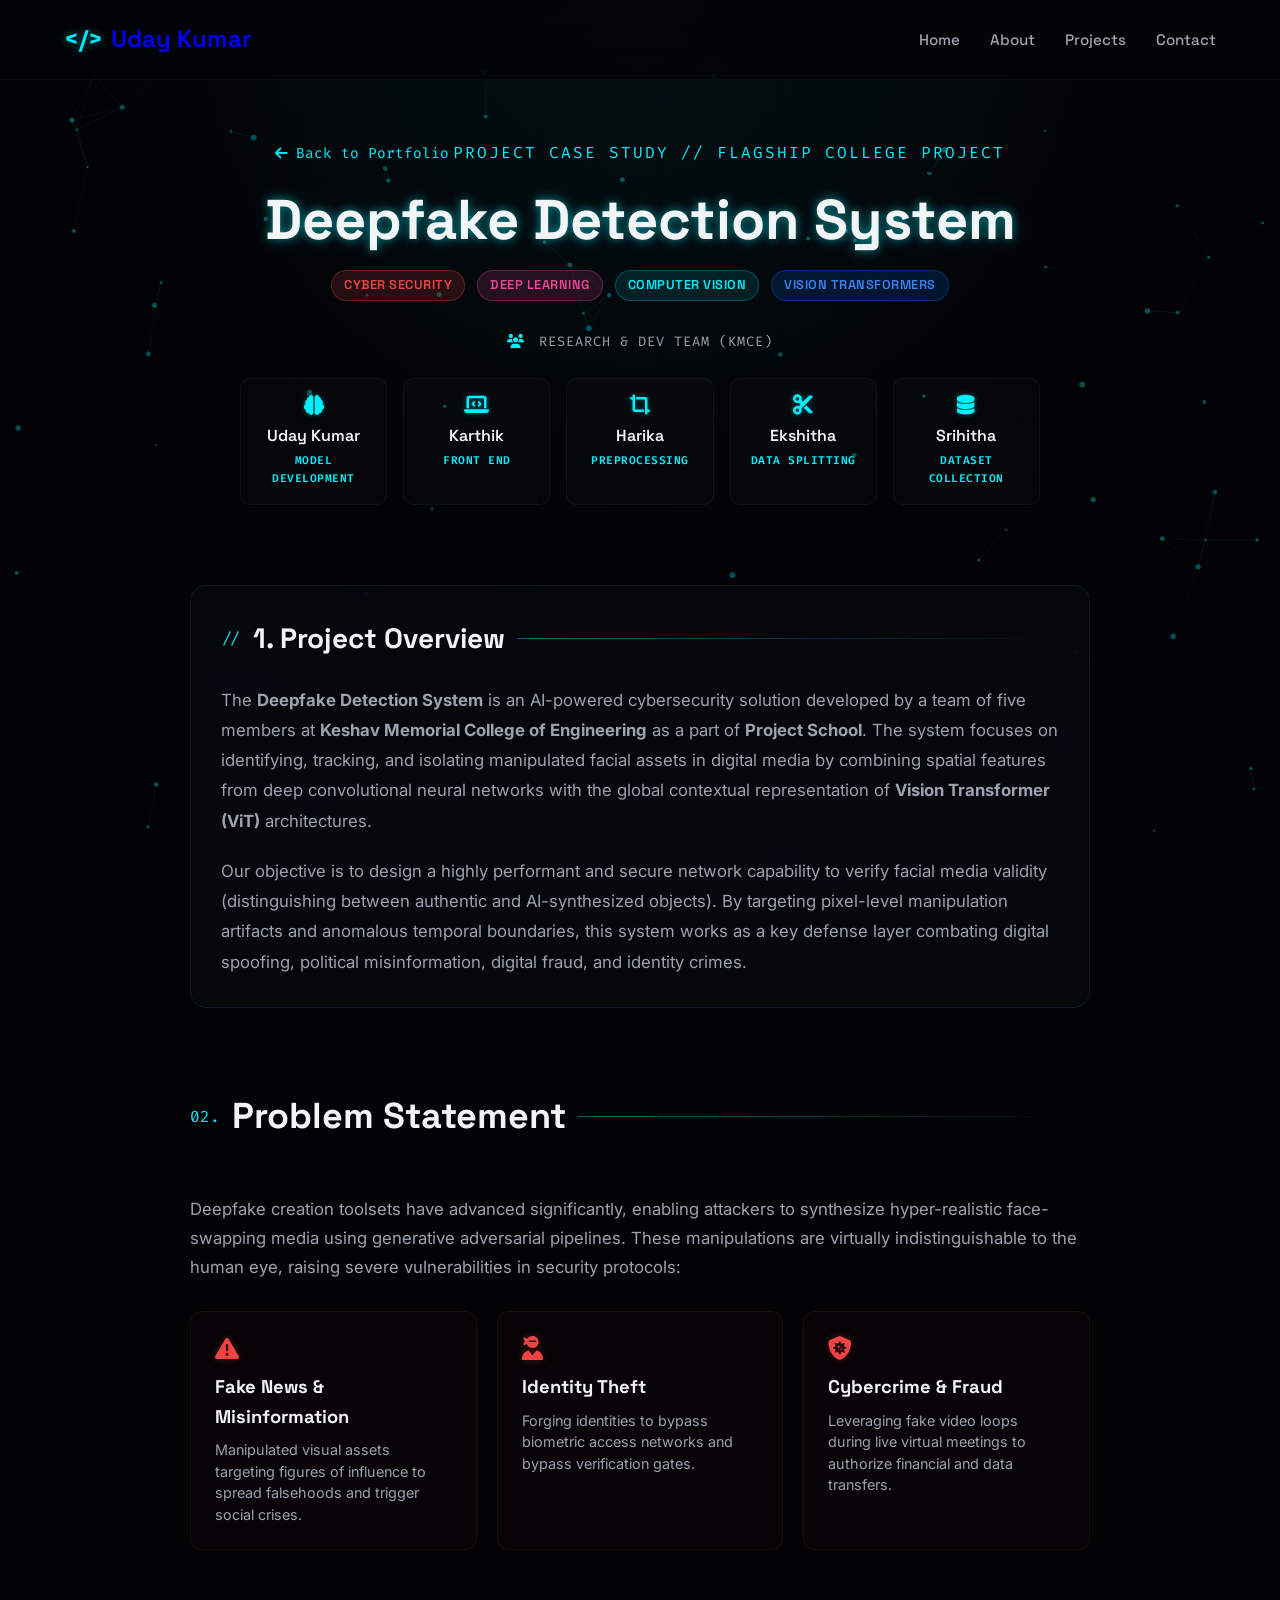
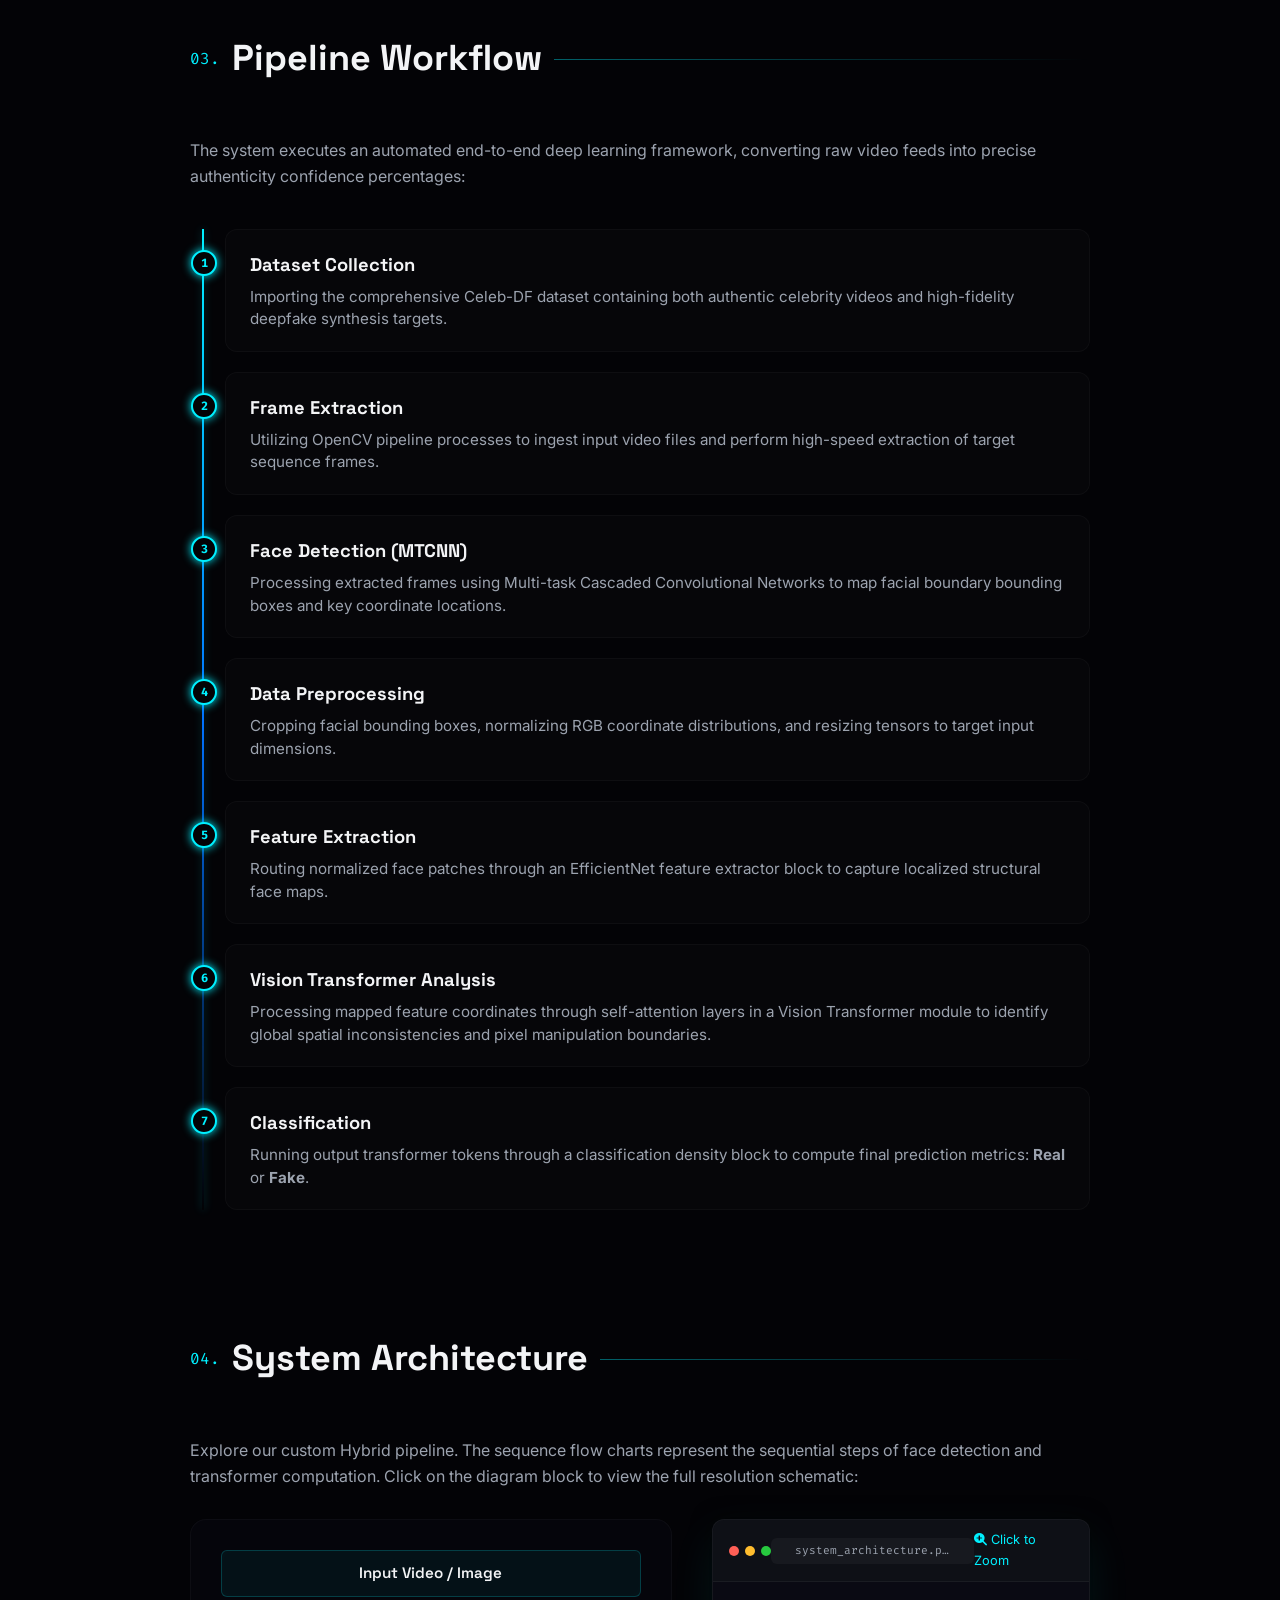
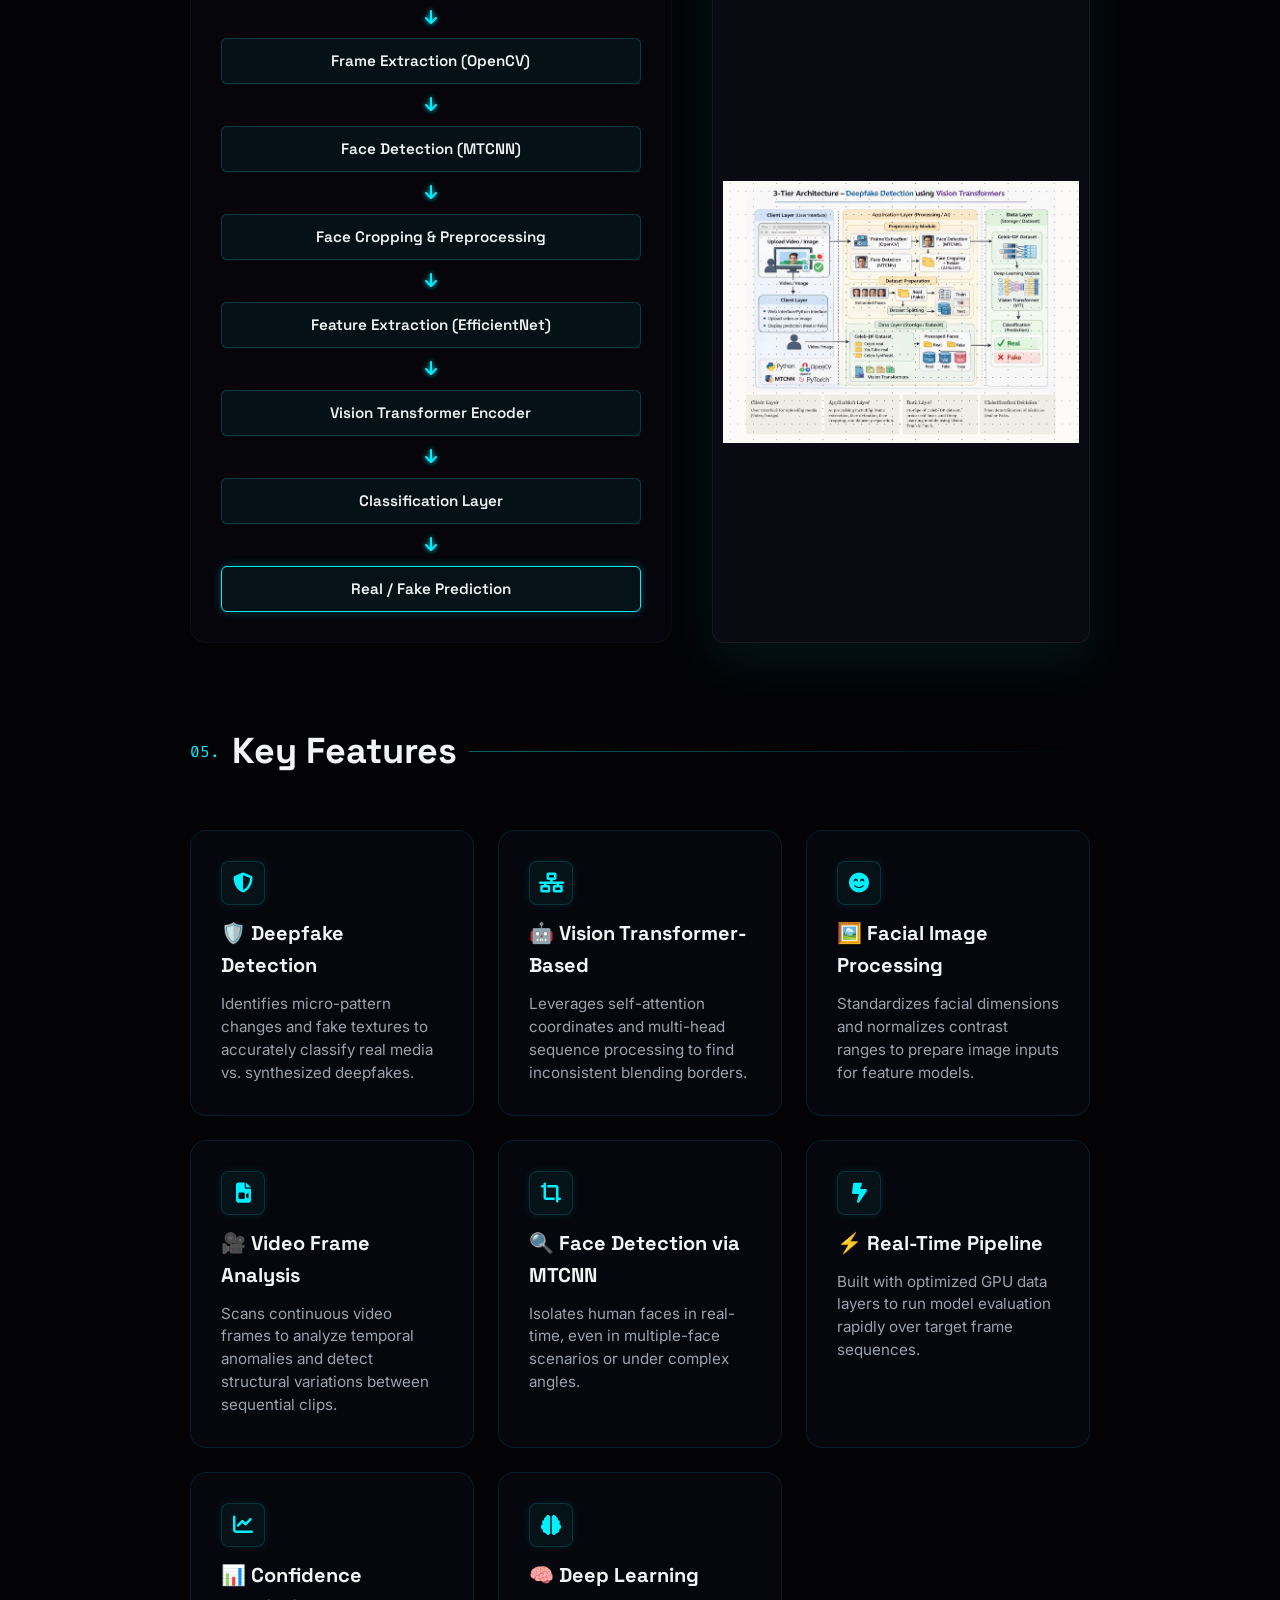
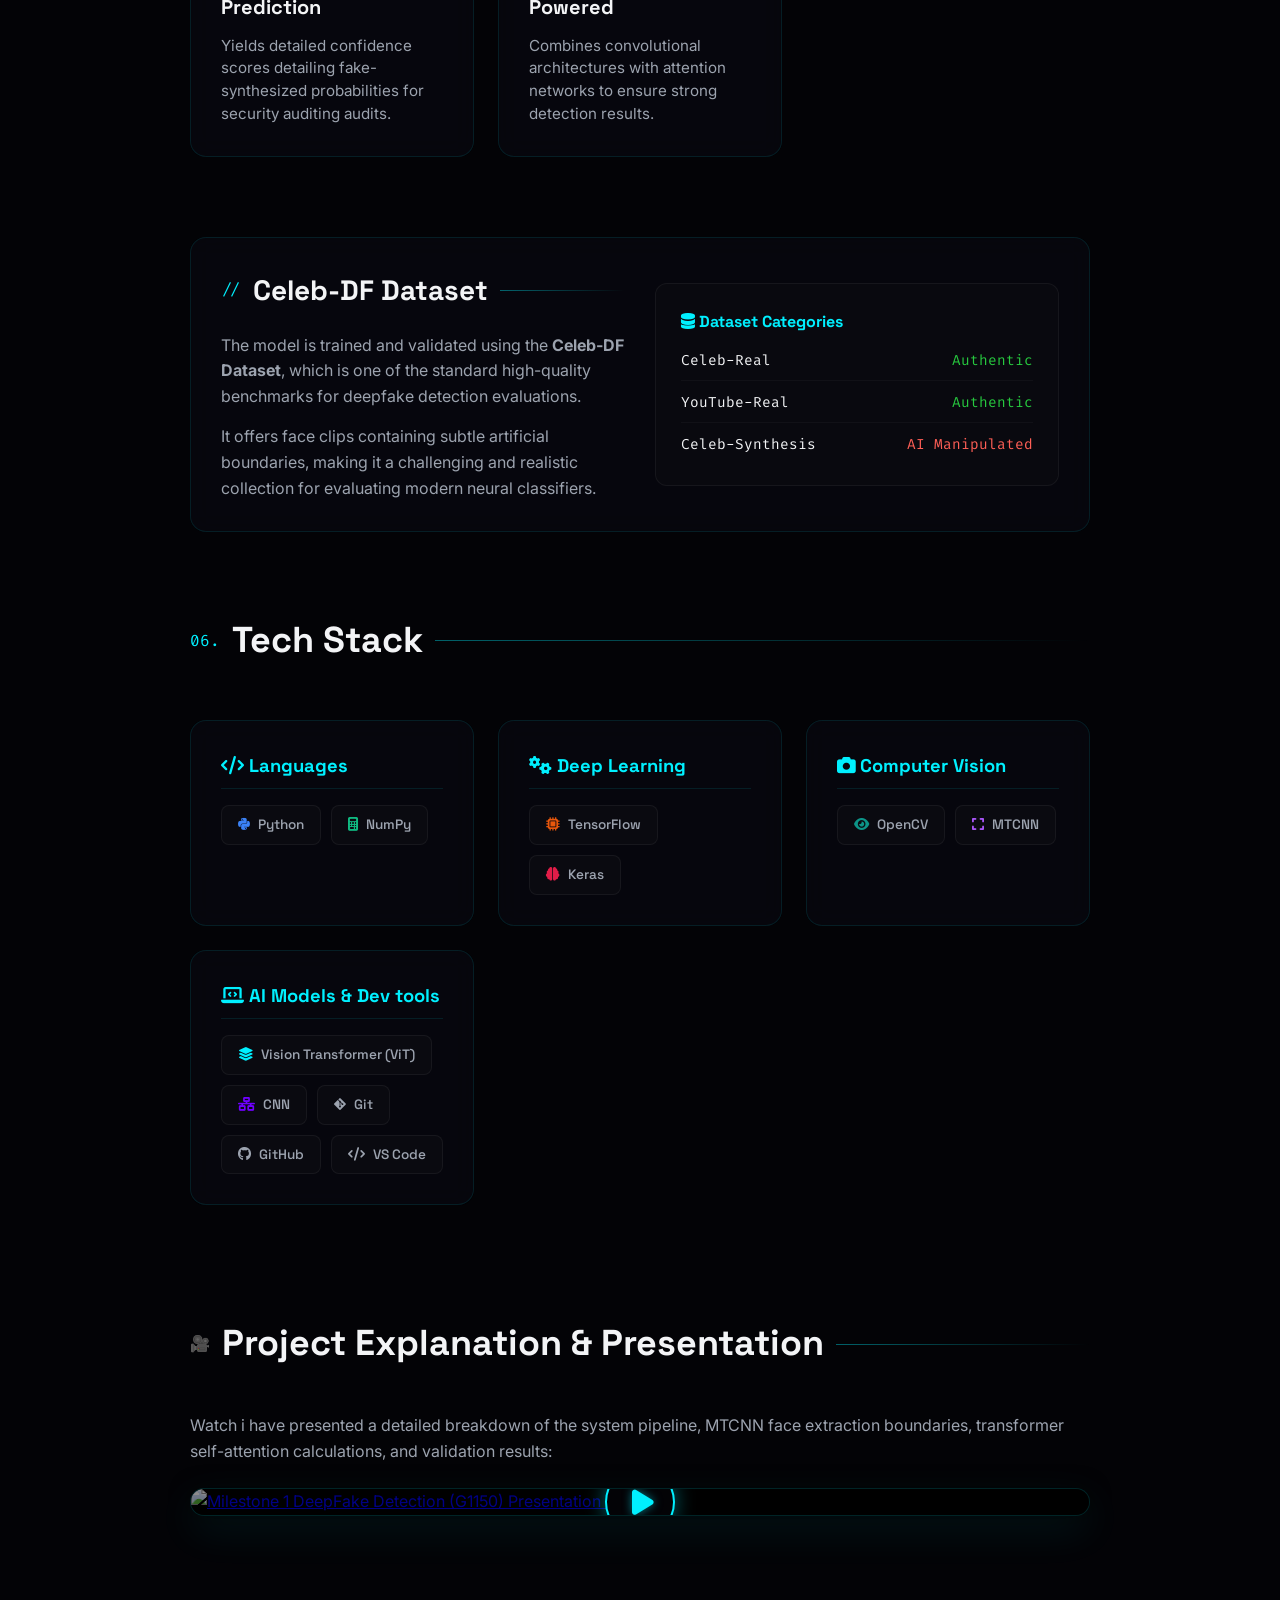
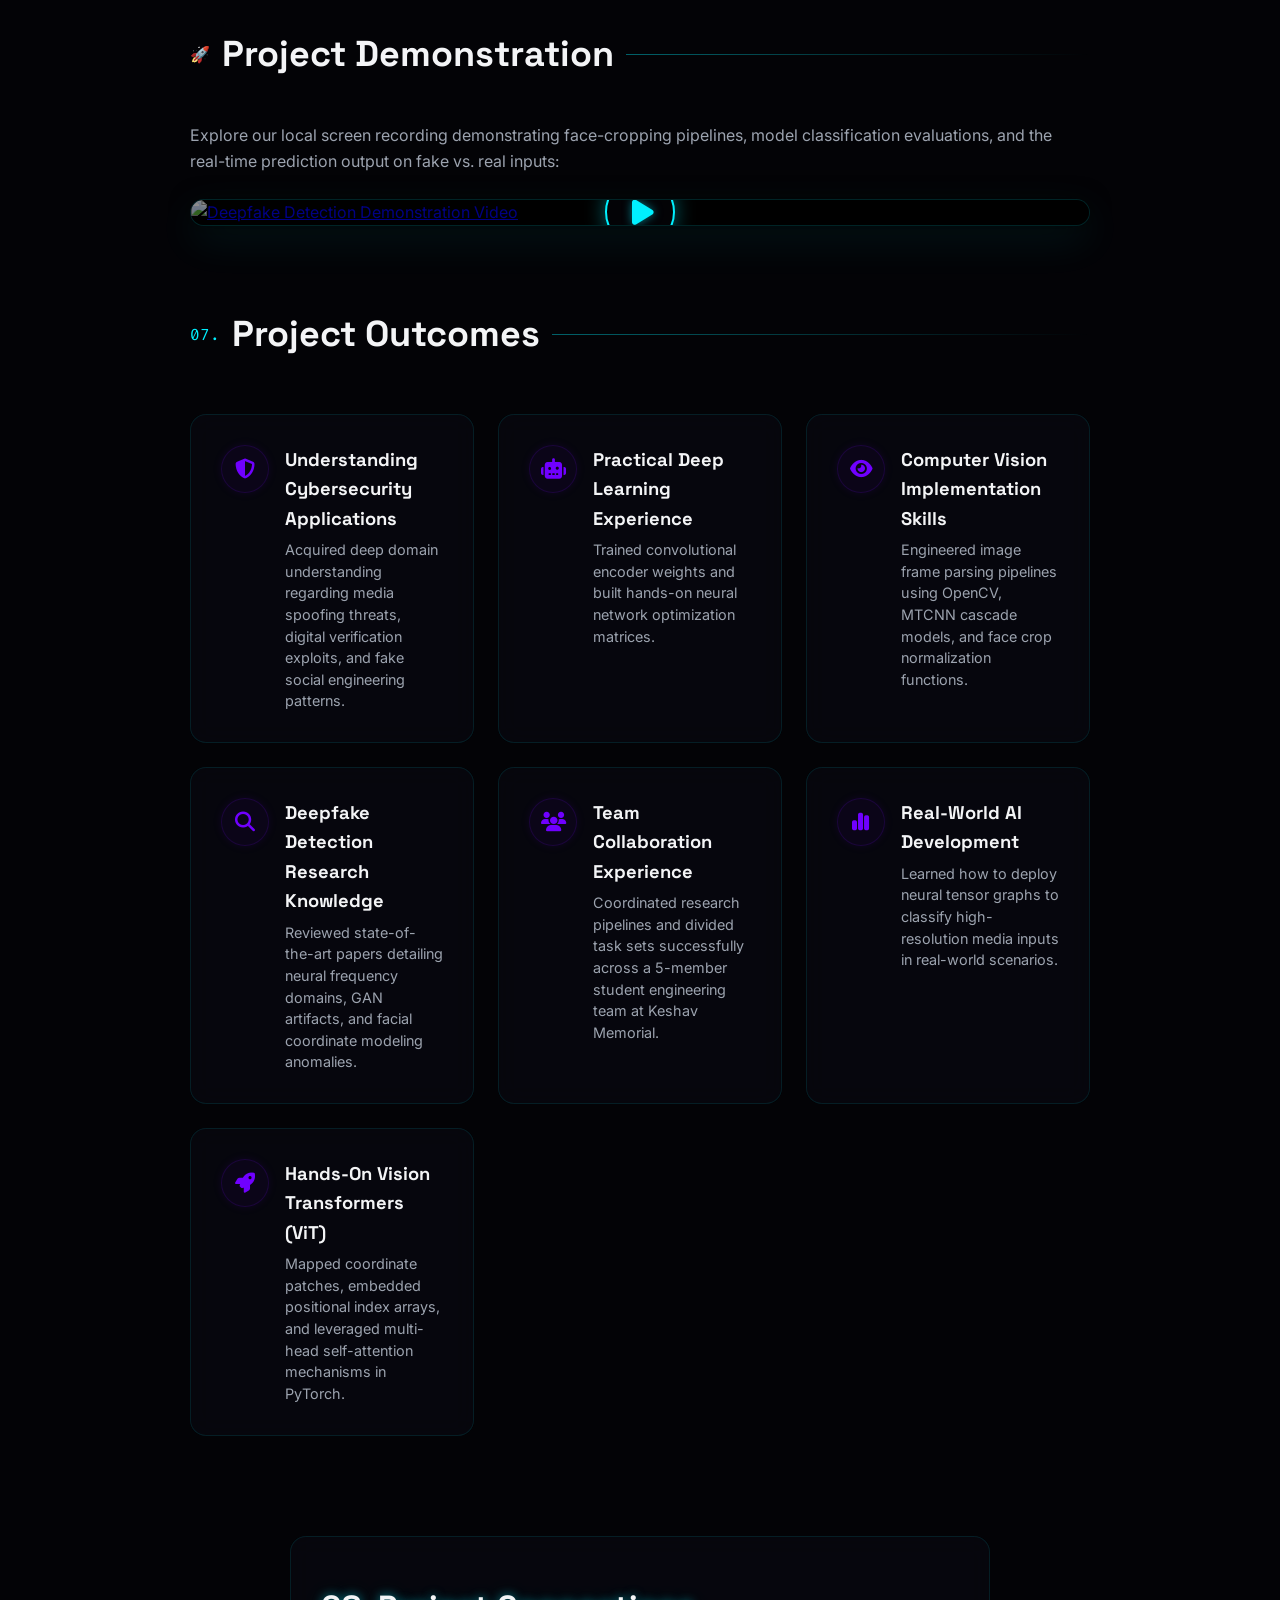
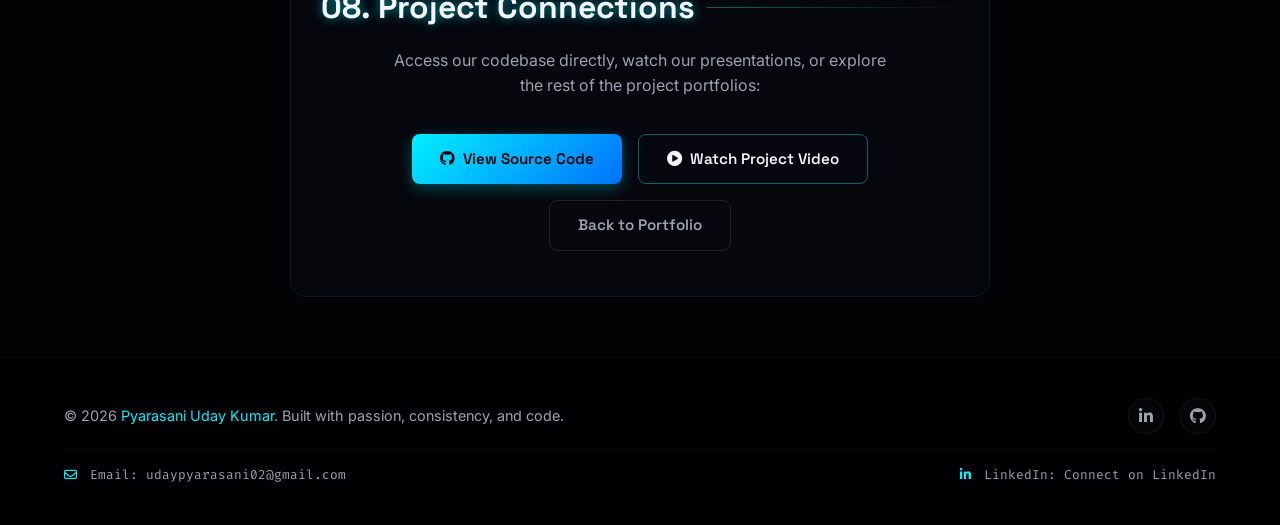
==== p5-deepfake-detection.html @ 282d2baf "Portfolio" ====
<!DOCTYPE html>
<html lang="en">

<head>
    <meta charset="UTF-8">
    <meta name="viewport" content="width=device-width, initial-scale=1.0">
    <meta name="description"
        content="Flagship Cybersecurity Case Study: Deepfake Detection System powered by MTCNN face tracking, EfficientNet, and Vision Transformers. Developed at KMCE.">
    <meta name="keywords"
        content="Deepfake Detection, Vision Transformers, ViT, CNN, MTCNN, Face Analysis, OpenCV, PyTorch, Cybersecurity, Deep Learning">
    <meta name="author" content="Pyarasani Uday Kumar">
    <title>Deepfake Detection System | Flagship Case Study</title>

    <!-- CSS Stylesheet -->
    <link rel="stylesheet" href="style.css">

    <!-- FontAwesome Icons -->
    <link rel="stylesheet" href="https://cdnjs.cloudflare.com/ajax/libs/font-awesome/6.4.0/css/all.min.css">

    <style>
        /* Case Study Page Custom Styles */
        .case-study-hero {
            padding-top: 140px;
            padding-bottom: 60px;
            text-align: center;
            position: relative;
            background: radial-gradient(circle at top, rgba(0, 240, 255, 0.05) 0%, transparent 70%);
        }

        .btn-back {
            margin-bottom: 24px;
            display: inline-flex;
            align-items: center;
            gap: 8px;
            color: var(--neon-cyan);
            text-decoration: none;
            font-family: var(--font-mono);
            font-size: 0.9rem;
            transition: var(--transition-fast);
        }

        .btn-back:hover {
            text-shadow: 0 0 8px var(--neon-cyan);
            transform: translateX(-4px);
        }

        .hero-badges {
            display: flex;
            justify-content: center;
            gap: 12px;
            flex-wrap: wrap;
            margin: 20px 0 30px 0;
        }

        .hero-badge {
            font-family: var(--font-heading);
            font-weight: 600;
            padding: 4px 12px;
            border-radius: 20px;
            font-size: 0.8rem;
            text-transform: uppercase;
            letter-spacing: 0.5px;
        }

        .case-study-grid {
            display: grid;
            grid-template-columns: 1.2fr 0.8fr;
            gap: 45px;
            margin-top: 40px;
            align-items: stretch;
        }

        @media (max-width: 992px) {
            .case-study-grid {
                grid-template-columns: 1fr;
            }
        }

        /* Problem Statement styles */
        .problem-grid {
            display: grid;
            grid-template-columns: repeat(auto-fit, minmax(220px, 1fr));
            gap: 20px;
            margin-top: 30px;
        }

        .problem-card {
            background: rgba(239, 68, 68, 0.02);
            border: 1px solid rgba(239, 68, 68, 0.1);
            border-radius: 12px;
            padding: 24px;
            transition: var(--transition-smooth);
            height: 100%;
        }

        .problem-card:hover {
            border-color: rgba(239, 68, 68, 0.35);
            box-shadow: 0 8px 25px rgba(239, 68, 68, 0.08);
            transform: translateY(-3px);
        }

        .problem-icon {
            font-size: 1.5rem;
            color: #ef4444;
            margin-bottom: 12px;
            text-shadow: 0 0 8px rgba(239, 68, 68, 0.3);
        }

        /* Pipeline Styles */
        .pipeline-container {
            display: flex;
            flex-direction: column;
            gap: 20px;
            position: relative;
            padding-left: 35px;
            margin: 40px 0;
        }

        .pipeline-container::before {
            content: '';
            position: absolute;
            left: 12px;
            top: 0;
            width: 2px;
            height: 100%;
            background: linear-gradient(180deg, var(--neon-cyan) 0%, var(--neon-blue) 50%, transparent 100%);
            box-shadow: 0 0 8px rgba(0, 240, 255, 0.3);
        }

        .pipeline-step {
            position: relative;
            background: rgba(255, 255, 255, 0.015);
            border: 1px solid rgba(255, 255, 255, 0.03);
            border-radius: 12px;
            padding: 20px 24px;
            transition: var(--transition-smooth);
        }

        .pipeline-step:hover {
            background: rgba(0, 240, 255, 0.02);
            border-color: rgba(0, 240, 255, 0.25);
            transform: translateX(4px);
        }

        .step-number {
            position: absolute;
            left: -35px;
            top: 20px;
            width: 26px;
            height: 26px;
            border-radius: 50%;
            background: var(--bg-base);
            border: 2px solid var(--neon-cyan);
            box-shadow: 0 0 10px var(--neon-cyan);
            color: var(--neon-cyan);
            font-family: var(--font-mono);
            font-size: 0.75rem;
            font-weight: 700;
            display: flex;
            align-items: center;
            justify-content: center;
        }

        .pipeline-step h4 {
            font-family: var(--font-heading);
            font-size: 1.15rem;
            color: var(--text-primary);
            margin-bottom: 6px;
        }

        .pipeline-step p {
            font-size: 0.95rem;
            color: var(--text-secondary);
            line-height: 1.5;
        }

        /* Architecture Split */
        .architecture-split {
            display: grid;
            grid-template-columns: 1.12fr 0.88fr;
            gap: 40px;
            margin-top: 30px;
            align-items: center;
        }

        @media (max-width: 992px) {
            .architecture-split {
                grid-template-columns: 1fr;
            }
        }

        .architecture-flow {
            display: flex;
            flex-direction: column;
            align-items: center;
            gap: 8px;
            background: rgba(10, 11, 20, 0.4);
            padding: 30px;
            border-radius: 16px;
            border: 1px solid rgba(255, 255, 255, 0.03);
        }

        .flow-node {
            background: rgba(0, 240, 255, 0.05);
            border: 1px solid rgba(0, 240, 255, 0.2);
            color: var(--text-primary);
            font-family: var(--font-heading);
            font-size: 0.95rem;
            font-weight: 600;
            padding: 10px 20px;
            border-radius: 6px;
            width: 100%;
            text-align: center;
            box-shadow: inset 0 0 10px rgba(0, 240, 255, 0.02);
            transition: var(--transition-fast);
        }

        .flow-node:hover {
            border-color: var(--neon-cyan);
            box-shadow: 0 0 15px rgba(0, 240, 255, 0.15);
            background: rgba(0, 240, 255, 0.08);
        }

        .flow-arrow {
            color: var(--neon-cyan);
            font-size: 1rem;
            text-shadow: 0 0 5px var(--neon-cyan);
            animation: bounce 2.5s infinite;
        }

        @keyframes bounce {

            0%,
            100% {
                transform: translateY(0);
            }

            50% {
                transform: translateY(4px);
            }
        }

        /* Video Embed & Responsive Players */
        .video-wrapper {
            max-width: 900px;
            margin: 30px auto 0 auto;
        }

        .video-container {
            border: 1px solid rgba(0, 240, 255, 0.15);
            box-shadow: 0 15px 40px rgba(0, 240, 255, 0.08), 0 0 20px rgba(0, 0, 0, 0.8);
            border-radius: 16px;
            overflow: hidden;
            background: #000;
            padding: 0;
        }

        .video-ratio-wrapper {
            position: relative;
            padding-bottom: 56.25%;
            /* 16:9 Aspect Ratio */
            height: 0;
            overflow: hidden;
        }

        .video-ratio-wrapper iframe {
            position: absolute;
            top: 0;
            left: 0;
            width: 100%;
            height: 100%;
            border: none;
        }

        .demo-video-player {
            width: 100%;
            display: block;
            border-radius: 16px;
            outline: none;
        }

        /* YouTube Video Hover Animations */
        .video-link-wrapper:hover img {
            transform: scale(1.02);
        }

        .video-link-wrapper:hover .video-play-overlay {
            background: rgba(0, 0, 0, 0.25);
        }

        .video-link-wrapper:hover .play-btn-circle {
            transform: scale(1.08);
            border-color: #fff;
            box-shadow: 0 0 35px var(--neon-cyan), 0 0 10px #fff;
        }

        .video-link-wrapper:hover .play-btn-circle i {
            color: #fff;
            text-shadow: 0 0 12px #fff;
        }

        /* Team Members Grid */
        .team-members-grid {
            display: grid;
            grid-template-columns: repeat(auto-fit, minmax(140px, 1fr));
            gap: 16px;
            margin-top: 25px;
        }

        .team-member-card {
            background: rgba(255, 255, 255, 0.015);
            border: 1px solid rgba(255, 255, 255, 0.04);
            border-radius: 10px;
            padding: 16px 12px;
            text-align: center;
            font-family: var(--font-heading);
            font-weight: 600;
            color: var(--text-primary);
            transition: var(--transition-smooth);
        }

        .team-member-card:hover {
            background: rgba(0, 240, 255, 0.03);
            border-color: rgba(0, 240, 255, 0.25);
            box-shadow: 0 6px 16px rgba(0, 240, 255, 0.06);
            transform: translateY(-3px);
        }

        .team-member-card i {
            color: var(--neon-cyan);
            margin-bottom: 8px;
            font-size: 1.25rem;
            text-shadow: 0 0 5px rgba(0, 240, 255, 0.4);
            display: block;
        }

        .team-role {
            font-family: var(--font-mono);
            font-size: 0.7rem;
            color: var(--neon-cyan);
            display: block;
            margin-top: 4px;
            text-transform: uppercase;
            letter-spacing: 0.5px;
        }

        /* Features Grid */
        .features-grid {
            display: grid;
            grid-template-columns: repeat(auto-fit, minmax(260px, 1fr));
            gap: 24px;
            margin-top: 30px;
        }

        .feature-item-card {
            display: flex;
            flex-direction: column;
            gap: 12px;
            height: 100%;
        }

        .feature-icon-wrapper {
            width: 44px;
            height: 44px;
            border-radius: 8px;
            background: rgba(0, 240, 255, 0.05);
            border: 1px solid rgba(0, 240, 255, 0.15);
            display: flex;
            align-items: center;
            justify-content: center;
            font-size: 1.25rem;
            color: var(--neon-cyan);
            box-shadow: 0 0 10px rgba(0, 240, 255, 0.1);
        }

        /* Tech Stack Styles */
        .tech-stack-container {
            display: grid;
            grid-template-columns: repeat(auto-fit, minmax(220px, 1fr));
            gap: 24px;
            margin-top: 35px;
        }

        .tech-card-group {
            display: flex;
            flex-direction: column;
            gap: 16px;
        }

        .tech-badge-list {
            display: flex;
            flex-wrap: wrap;
            gap: 10px;
        }

        .tech-badge-item {
            font-family: var(--font-heading);
            font-weight: 550;
            font-size: 0.85rem;
            padding: 8px 16px;
            border-radius: 8px;
            background: rgba(255, 255, 255, 0.02);
            border: 1px solid rgba(255, 255, 255, 0.05);
            color: var(--text-secondary);
            transition: var(--transition-fast);
            display: flex;
            align-items: center;
            gap: 8px;
        }

        .tech-badge-item:hover {
            color: var(--neon-cyan);
            border-color: var(--border-glass-hover);
            background: rgba(0, 240, 255, 0.02);
            box-shadow: 0 0 10px rgba(0, 240, 255, 0.1);
            transform: translateY(-2px);
        }

        /* Screenshot / Browser Frame */
        .browser-mockup {
            background: #090b11;
            border: 1px solid rgba(255, 255, 255, 0.06);
            border-radius: 12px;
            box-shadow: 0 20px 45px rgba(0, 240, 255, 0.08), 0 0 20px rgba(0, 0, 0, 0.8);
            overflow: hidden;
            display: flex;
            flex-direction: column;
            transition: var(--transition-smooth);
        }

        .browser-mockup:hover {
            border-color: rgba(0, 240, 255, 0.25);
            box-shadow: 0 25px 50px rgba(0, 240, 255, 0.15);
        }

        .browser-header {
            background: rgba(255, 255, 255, 0.02);
            border-bottom: 1px solid rgba(255, 255, 255, 0.05);
            padding: 10px 16px;
            display: flex;
            align-items: center;
            justify-content: space-between;
        }

        .browser-dots {
            display: flex;
            gap: 6px;
        }

        .browser-dot {
            width: 10px;
            height: 10px;
            border-radius: 50%;
            display: inline-block;
        }

        .browser-dot.red {
            background: #ff5f56;
        }

        .browser-dot.yellow {
            background: #ffbd2e;
        }

        .browser-dot.green {
            background: #27c93f;
        }

        .browser-address {
            background: rgba(255, 255, 255, 0.04);
            border-radius: 6px;
            font-family: var(--font-mono);
            font-size: 0.7rem;
            color: var(--text-secondary);
            padding: 4px 24px;
            width: 60%;
            text-align: center;
            white-space: nowrap;
            overflow: hidden;
            text-overflow: ellipsis;
        }

        .browser-body {
            position: relative;
            overflow: hidden;
            background: #000;
            display: flex;
            align-items: center;
            justify-content: center;
        }

        .browser-img {
            width: 100%;
            height: auto;
            object-fit: contain;
            transition: transform 0.6s ease;
            max-height: 450px;
        }

        .browser-mockup:hover .browser-img {
            transform: scale(1.02);
        }

        /* Outcomes Achievement Cards */
        .outcomes-grid {
            display: grid;
            grid-template-columns: repeat(auto-fit, minmax(280px, 1fr));
            gap: 24px;
            margin-top: 30px;
        }

        .outcome-card {
            display: flex;
            gap: 16px;
            align-items: flex-start;
            height: 100%;
        }

        .outcome-icon-wrapper {
            width: 48px;
            height: 48px;
            border-radius: 50%;
            background: rgba(112, 0, 255, 0.05);
            border: 1px solid rgba(112, 0, 255, 0.15);
            display: flex;
            align-items: center;
            justify-content: center;
            font-size: 1.25rem;
            color: var(--neon-purple);
            flex-shrink: 0;
            box-shadow: 0 0 10px rgba(112, 0, 255, 0.1);
        }

        /* Lightbox modal */
        .lightbox-modal {
            display: none;
            position: fixed;
            z-index: 9999;
            top: 0;
            left: 0;
            width: 100%;
            height: 100%;
            background-color: rgba(3, 3, 6, 0.96);
            backdrop-filter: blur(12px);
            justify-content: center;
            align-items: center;
            opacity: 0;
            transition: opacity 0.3s ease;
        }

        .lightbox-modal.active {
            display: flex;
            opacity: 1;
        }

        .lightbox-content {
            max-width: 90%;
            max-height: 85%;
            border: 2px solid rgba(0, 240, 255, 0.35);
            border-radius: 12px;
            box-shadow: 0 0 35px rgba(0, 240, 255, 0.25);
            transform: scale(0.9);
            transition: transform 0.3s ease;
        }

        .lightbox-modal.active .lightbox-content {
            transform: scale(1);
        }

        .lightbox-close {
            position: absolute;
            top: 30px;
            right: 30px;
            font-size: 2rem;
            color: var(--text-primary);
            cursor: pointer;
            transition: var(--transition-fast);
        }

        .lightbox-close:hover {
            color: var(--neon-cyan);
            text-shadow: 0 0 8px var(--neon-cyan);
        }

        .lightbox-caption {
            position: absolute;
            bottom: 30px;
            color: var(--text-secondary);
            font-family: var(--font-heading);
            font-size: 1rem;
            text-align: center;
            background: rgba(10, 11, 20, 0.8);
            padding: 8px 16px;
            border-radius: 8px;
            border: 1px solid rgba(255, 255, 255, 0.05);
        }
    </style>
</head>

<body>

    <!-- Canvas particle background -->
    <canvas id="bg-canvas"></canvas>

    <!-- Sticky Navigation Bar -->
    <header class="navbar" id="navbar">
        <div class="container nav-container">
            <a href="index.html#home" class="logo" aria-label="Home">
                <span>&lt;/&gt;</span> Uday Kumar
            </a>

            <button class="nav-toggle" id="nav-toggle" aria-label="Toggle Navigation Menu" aria-controls="nav-links"
                aria-expanded="false">
                <i class="fa-solid fa-bars-staggered"></i>
            </button>

            <ul class="nav-links" id="nav-links">
                <li><a href="index.html#home">Home</a></li>
                <li><a href="index.html#about">About</a></li>
                <li><a href="index.html#projects" class="active">Projects</a></li>
                <li><a href="index.html#contact">Contact</a></li>
            </ul>
        </div>
    </header>

    <main>
        <!-- Hero Details Section -->
        <section class="case-study-hero">
            <div class="container">
                <a href="index.html#projects" class="btn-back"><i class="fa-solid fa-arrow-left"></i> Back to
                    Portfolio</a>
                <span class="hero-welcome">Project Case Study // Flagship College Project</span>
                <h1 class="hero-title text-neon-glow" style="font-size: 3.5rem;">Deepfake Detection System</h1>

                <div class="hero-badges">
                    <span class="hero-badge"
                        style="background: rgba(239, 68, 68, 0.15); color: #ef4444; border: 1px solid rgba(239, 68, 68, 0.3);">Cyber
                        Security</span>
                    <span class="hero-badge"
                        style="background: rgba(236, 72, 153, 0.15); color: #ec4899; border: 1px solid rgba(236, 72, 153, 0.3);">Deep
                        Learning</span>
                    <span class="hero-badge"
                        style="background: rgba(0, 240, 255, 0.1); color: var(--neon-cyan); border: 1px solid rgba(0, 240, 255, 0.25);">Computer
                        Vision</span>
                    <span class="hero-badge"
                        style="background: rgba(0, 114, 255, 0.15); color: #3b82f6; border: 1px solid rgba(0, 114, 255, 0.3);">Vision
                        Transformers</span>
                </div>

                <!-- Team Members List -->
                <div style="max-width: 800px; margin: 0 auto; text-align: center; margin-top: 15px;">
                    <p
                        style="font-family: var(--font-mono); font-size: 0.85rem; color: var(--text-secondary); text-transform: uppercase; letter-spacing: 1px;">
                        <i class="fa-solid fa-users" style="color: var(--neon-cyan); margin-right: 5px;"></i> Research &
                        Dev Team (KMCE)
                    </p>
                    <div class="team-members-grid">
                        <div class="team-member-card">
                            <i class="fa-solid fa-brain"></i>
                            Uday Kumar
                            <span class="team-role">Model Development</span>
                        </div>
                        <div class="team-member-card">
                            <i class="fa-solid fa-laptop-code"></i>
                            Karthik
                            <span class="team-role">Front End</span>
                        </div>
                        <div class="team-member-card">
                            <i class="fa-solid fa-crop-simple"></i>
                            Harika
                            <span class="team-role">Preprocessing</span>
                        </div>
                        <div class="team-member-card">
                            <i class="fa-solid fa-scissors"></i>
                            Ekshitha
                            <span class="team-role">Data Splitting</span>
                        </div>
                        <div class="team-member-card">
                            <i class="fa-solid fa-database"></i>
                            Srihitha
                            <span class="team-role">Dataset Collection</span>
                        </div>
                    </div>
                </div>
            </div>
        </section>

        <!-- Project Overview -->
        <section id="overview" style="padding-top: 20px; padding-bottom: 40px;">
            <div class="container">
                <div class="glass-panel reveal" style="max-width: 900px; margin: 0 auto;">
                    <h2 class="section-title" style="font-size: 1.75rem; margin-bottom: 24px;"><span>//</span> 1.
                        Project Overview</h2>
                    <p style="color: var(--text-secondary); font-size: 1.05rem; line-height: 1.8; margin-bottom: 20px;">
                        The <strong>Deepfake Detection System</strong> is an AI-powered cybersecurity solution developed
                        by a team of
                        five members at <strong>Keshav Memorial College of Engineering</strong> as a part of
                        <strong>Project School</strong>. The
                        system focuses on identifying, tracking, and isolating manipulated facial assets in digital
                        media by combining spatial features from deep convolutional neural networks with the global
                        contextual representation of <strong>Vision Transformer (ViT)</strong> architectures.
                    </p>
                    <p style="color: var(--text-secondary); font-size: 1.05rem; line-height: 1.8;">
                        Our objective is to design a highly performant and secure network capability to verify facial
                        media validity (distinguishing between authentic and AI-synthesized objects). By targeting
                        pixel-level manipulation artifacts and anomalous temporal boundaries, this system works as a key
                        defense layer combating digital spoofing, political misinformation, digital fraud, and identity
                        crimes.
                    </p>
                </div>
            </div>
        </section>

        <!-- Problem Statement -->
        <section id="problem" style="padding: 40px 0;">
            <div class="container">
                <div style="max-width: 900px; margin: 0 auto;">
                    <h2 class="section-title reveal"><span>02.</span> Problem Statement</h2>
                    <p style="color: var(--text-secondary); font-size: 1.05rem; line-height: 1.7; margin-bottom: 30px;">
                        Deepfake creation toolsets have advanced significantly, enabling attackers to synthesize
                        hyper-realistic face-swapping media using generative adversarial pipelines. These manipulations
                        are virtually indistinguishable to the human eye, raising severe vulnerabilities in security
                        protocols:
                    </p>

                    <div class="problem-grid">
                        <div class="problem-card reveal">
                            <i class="fa-solid fa-triangle-exclamation problem-icon"></i>
                            <h3 style="font-family: var(--font-heading); font-size: 1.15rem; margin-bottom: 8px;">Fake
                                News & Misinformation</h3>
                            <p style="color: var(--text-secondary); font-size: 0.9rem; line-height: 1.5;">Manipulated
                                visual assets targeting figures of influence to spread falsehoods and trigger social
                                crises.</p>
                        </div>
                        <div class="problem-card reveal reveal-delay-1">
                            <i class="fa-solid fa-user-ninja problem-icon"></i>
                            <h3 style="font-family: var(--font-heading); font-size: 1.15rem; margin-bottom: 8px;">
                                Identity Theft</h3>
                            <p style="color: var(--text-secondary); font-size: 0.9rem; line-height: 1.5;">Forging
                                identities to bypass biometric access networks and bypass verification gates.</p>
                        </div>
                        <div class="problem-card reveal reveal-delay-2">
                            <i class="fa-solid fa-shield-virus problem-icon"></i>
                            <h3 style="font-family: var(--font-heading); font-size: 1.15rem; margin-bottom: 8px;">
                                Cybercrime & Fraud</h3>
                            <p style="color: var(--text-secondary); font-size: 0.9rem; line-height: 1.5;">Leveraging
                                fake video loops during live virtual meetings to authorize financial and data transfers.
                            </p>
                        </div>
                    </div>
                </div>
            </div>
        </section>

        <!-- Pipeline Workflow -->
        <section id="pipeline" style="padding: 40px 0;">
            <div class="container">
                <div style="max-width: 900px; margin: 0 auto;">
                    <h2 class="section-title reveal"><span>03.</span> Pipeline Workflow</h2>
                    <p style="color: var(--text-secondary); margin-bottom: 20px;">
                        The system executes an automated end-to-end deep learning framework, converting raw video feeds
                        into precise authenticity confidence percentages:
                    </p>

                    <div class="pipeline-container">
                        <div class="pipeline-step reveal">
                            <div class="step-number">1</div>
                            <h4>Dataset Collection</h4>
                            <p>Importing the comprehensive Celeb-DF dataset containing both authentic celebrity videos
                                and high-fidelity deepfake synthesis targets.</p>
                        </div>
                        <div class="pipeline-step reveal reveal-delay-1">
                            <div class="step-number">2</div>
                            <h4>Frame Extraction</h4>
                            <p>Utilizing OpenCV pipeline processes to ingest input video files and perform high-speed
                                extraction of target sequence frames.</p>
                        </div>
                        <div class="pipeline-step reveal reveal-delay-2">
                            <div class="step-number">3</div>
                            <h4>Face Detection (MTCNN)</h4>
                            <p>Processing extracted frames using Multi-task Cascaded Convolutional Networks to map
                                facial boundary bounding boxes and key coordinate locations.</p>
                        </div>
                        <div class="pipeline-step reveal reveal-delay-3">
                            <div class="step-number">4</div>
                            <h4>Data Preprocessing</h4>
                            <p>Cropping facial bounding boxes, normalizing RGB coordinate distributions, and resizing
                                tensors to target input dimensions.</p>
                        </div>
                        <div class="pipeline-step reveal">
                            <div class="step-number">5</div>
                            <h4>Feature Extraction</h4>
                            <p>Routing normalized face patches through an EfficientNet feature extractor block to
                                capture localized structural face maps.</p>
                        </div>
                        <div class="pipeline-step reveal reveal-delay-1">
                            <div class="step-number">6</div>
                            <h4>Vision Transformer Analysis</h4>
                            <p>Processing mapped feature coordinates through self-attention layers in a Vision
                                Transformer module to identify global spatial inconsistencies and pixel manipulation
                                boundaries.</p>
                        </div>
                        <div class="pipeline-step reveal reveal-delay-2">
                            <div class="step-number">7</div>
                            <h4>Classification</h4>
                            <p>Running output transformer tokens through a classification density block to compute final
                                prediction metrics: <strong>Real</strong> or <strong>Fake</strong>.</p>
                        </div>
                    </div>
                </div>
            </div>
        </section>

        <!-- System Architecture -->
        <section id="architecture" style="padding: 40px 0;">
            <div class="container">
                <div style="max-width: 900px; margin: 0 auto;">
                    <h2 class="section-title reveal"><span>04.</span> System Architecture</h2>
                    <p style="color: var(--text-secondary); margin-bottom: 30px;">
                        Explore our custom Hybrid pipeline. The sequence flow charts represent the sequential steps of
                        face detection and transformer computation. Click on the diagram block to view the full
                        resolution schematic:
                    </p>

                    <div class="architecture-split">
                        <!-- Left Flow Chart -->
                        <div class="architecture-flow reveal">
                            <div class="flow-node">Input Video / Image</div>
                            <div class="flow-arrow"><i class="fa-solid fa-arrow-down"></i></div>
                            <div class="flow-node">Frame Extraction (OpenCV)</div>
                            <div class="flow-arrow"><i class="fa-solid fa-arrow-down"></i></div>
                            <div class="flow-node">Face Detection (MTCNN)</div>
                            <div class="flow-arrow"><i class="fa-solid fa-arrow-down"></i></div>
                            <div class="flow-node">Face Cropping & Preprocessing</div>
                            <div class="flow-arrow"><i class="fa-solid fa-arrow-down"></i></div>
                            <div class="flow-node">Feature Extraction (EfficientNet)</div>
                            <div class="flow-arrow"><i class="fa-solid fa-arrow-down"></i></div>
                            <div class="flow-node">Vision Transformer Encoder</div>
                            <div class="flow-arrow"><i class="fa-solid fa-arrow-down"></i></div>
                            <div class="flow-node">Classification Layer</div>
                            <div class="flow-arrow"><i class="fa-solid fa-arrow-down"></i></div>
                            <div class="flow-node"
                                style="border-color: var(--neon-cyan); box-shadow: 0 0 10px rgba(0, 240, 255, 0.25);">
                                Real / Fake Prediction</div>
                        </div>

                        <!-- Right Diagram Image -->
                        <div class="browser-mockup reveal gallery-trigger" style="cursor: pointer; height: 100%;"
                            src="Project_Images/Deepfake Detection/Architecture.png"
                            alt="Deepfake Detection Hybrid System Architecture Diagram displaying MTCNN face extraction aligned with EfficientNet patch tokens and Vision Transformer encoders.">
                            <div class="browser-header">
                                <div class="browser-dots">
                                    <span class="browser-dot red"></span>
                                    <span class="browser-dot yellow"></span>
                                    <span class="browser-dot green"></span>
                                </div>
                                <div class="browser-address">system_architecture.png</div>
                                <div style="font-size: 0.8rem; color: var(--neon-cyan);"><i
                                        class="fa-solid fa-magnifying-glass-plus"></i> Click to Zoom</div>
                            </div>
                            <div class="browser-body"
                                style="padding: 10px; background: rgba(10, 11, 20, 0.6); display: flex; align-items: center; justify-content: center; height: 100%; min-height: 400px;">
                                <img src="Project_Images/Deepfake Detection/Architecture.png" alt="Architecture Diagram"
                                    class="browser-img" style="max-height: 380px;">
                            </div>
                        </div>
                    </div>
                </div>
            </div>
        </section>

        <!-- Key Features -->
        <section id="features" style="padding: 40px 0;">
            <div class="container">
                <div style="max-width: 900px; margin: 0 auto;">
                    <h2 class="section-title reveal"><span>05.</span> Key Features</h2>

                    <div class="features-grid">
                        <!-- Feature 1 -->
                        <div class="glass-panel feature-item-card reveal">
                            <div class="feature-icon-wrapper"><i class="fa-solid fa-shield-halved"></i></div>
                            <h3 style="font-family: var(--font-heading); font-size: 1.25rem;">🛡️ Deepfake Detection
                            </h3>
                            <p style="color: var(--text-secondary); font-size: 0.95rem; line-height: 1.5;">
                                Identifies micro-pattern changes and fake textures to accurately classify real media vs.
                                synthesized deepfakes.
                            </p>
                        </div>

                        <!-- Feature 2 -->
                        <div class="glass-panel feature-item-card reveal reveal-delay-1">
                            <div class="feature-icon-wrapper"><i class="fa-solid fa-network-wired"></i></div>
                            <h3 style="font-family: var(--font-heading); font-size: 1.25rem;">🤖 Vision
                                Transformer-Based</h3>
                            <p style="color: var(--text-secondary); font-size: 0.95rem; line-height: 1.5;">
                                Leverages self-attention coordinates and multi-head sequence processing to find
                                inconsistent blending borders.
                            </p>
                        </div>

                        <!-- Feature 3 -->
                        <div class="glass-panel feature-item-card reveal reveal-delay-2">
                            <div class="feature-icon-wrapper"><i class="fa-solid fa-face-smile-beam"></i></div>
                            <h3 style="font-family: var(--font-heading); font-size: 1.25rem;">🖼️ Facial Image
                                Processing</h3>
                            <p style="color: var(--text-secondary); font-size: 0.95rem; line-height: 1.5;">
                                Standardizes facial dimensions and normalizes contrast ranges to prepare image inputs
                                for feature models.
                            </p>
                        </div>

                        <!-- Feature 4 -->
                        <div class="glass-panel feature-item-card reveal reveal-delay-3">
                            <div class="feature-icon-wrapper"><i class="fa-solid fa-file-video"></i></div>
                            <h3 style="font-family: var(--font-heading); font-size: 1.25rem;">🎥 Video Frame Analysis
                            </h3>
                            <p style="color: var(--text-secondary); font-size: 0.95rem; line-height: 1.5;">
                                Scans continuous video frames to analyze temporal anomalies and detect structural
                                variations between sequential clips.
                            </p>
                        </div>

                        <!-- Feature 5 -->
                        <div class="glass-panel feature-item-card reveal">
                            <div class="feature-icon-wrapper"><i class="fa-solid fa-crop-simple"></i></div>
                            <h3 style="font-family: var(--font-heading); font-size: 1.25rem;">🔍 Face Detection via
                                MTCNN</h3>
                            <p style="color: var(--text-secondary); font-size: 0.95rem; line-height: 1.5;">
                                Isolates human faces in real-time, even in multiple-face scenarios or under complex
                                angles.
                            </p>
                        </div>

                        <!-- Feature 6 -->
                        <div class="glass-panel feature-item-card reveal reveal-delay-1">
                            <div class="feature-icon-wrapper"><i class="fa-solid fa-bolt-lightning"></i></div>
                            <h3 style="font-family: var(--font-heading); font-size: 1.25rem;">⚡ Real-Time Pipeline</h3>
                            <p style="color: var(--text-secondary); font-size: 0.95rem; line-height: 1.5;">
                                Built with optimized GPU data layers to run model evaluation rapidly over target frame
                                sequences.
                            </p>
                        </div>

                        <!-- Feature 7 -->
                        <div class="glass-panel feature-item-card reveal reveal-delay-2">
                            <div class="feature-icon-wrapper"><i class="fa-solid fa-chart-line"></i></div>
                            <h3 style="font-family: var(--font-heading); font-size: 1.25rem;">📊 Confidence Prediction
                            </h3>
                            <p style="color: var(--text-secondary); font-size: 0.95rem; line-height: 1.5;">
                                Yields detailed confidence scores detailing fake-synthesized probabilities for security
                                auditing audits.
                            </p>
                        </div>

                        <!-- Feature 8 -->
                        <div class="glass-panel feature-item-card reveal reveal-delay-3">
                            <div class="feature-icon-wrapper"><i class="fa-solid fa-brain"></i></div>
                            <h3 style="font-family: var(--font-heading); font-size: 1.25rem;">🧠 Deep Learning Powered
                            </h3>
                            <p style="color: var(--text-secondary); font-size: 0.95rem; line-height: 1.5;">
                                Combines convolutional architectures with attention networks to ensure strong detection
                                results.
                            </p>
                        </div>
                    </div>
                </div>
            </div>
        </section>

        <!-- Dataset Used -->
        <section id="dataset" style="padding: 40px 0;">
            <div class="container">
                <div class="glass-panel reveal"
                    style="max-width: 900px; margin: 0 auto; display: grid; grid-template-columns: 1fr 1fr; gap: 30px; align-items: center;">
                    <div>
                        <h2 class="section-title" style="font-size: 1.75rem; margin-bottom: 20px;"><span>//</span>
                            Celeb-DF Dataset</h2>
                        <p
                            style="color: var(--text-secondary); font-size: 1rem; line-height: 1.6; margin-bottom: 15px;">
                            The model is trained and validated using the <strong>Celeb-DF Dataset</strong>, which is one
                            of the standard high-quality benchmarks for deepfake detection evaluations.
                        </p>
                        <p style="color: var(--text-secondary); font-size: 1rem; line-height: 1.6;">
                            It offers face clips containing subtle artificial boundaries, making it a challenging and
                            realistic collection for evaluating modern neural classifiers.
                        </p>
                    </div>
                    <div
                        style="background: rgba(255, 255, 255, 0.015); border: 1px solid rgba(255, 255, 255, 0.05); padding: 25px; border-radius: 12px;">
                        <h4 style="font-family: var(--font-heading); color: var(--neon-cyan); margin-bottom: 15px;"><i
                                class="fa-solid fa-database"></i> Dataset Categories</h4>
                        <ul
                            style="list-style: none; display: flex; flex-direction: column; gap: 10px; font-family: var(--font-mono); font-size: 0.9rem;">
                            <li
                                style="display: flex; justify-content: space-between; border-bottom: 1px solid rgba(255,255,255,0.03); padding-bottom: 8px;">
                                <span style="color: var(--text-primary);">Celeb-Real</span>
                                <span style="color: #27c93f;">Authentic</span>
                            </li>
                            <li
                                style="display: flex; justify-content: space-between; border-bottom: 1px solid rgba(255,255,255,0.03); padding-bottom: 8px;">
                                <span style="color: var(--text-primary);">YouTube-Real</span>
                                <span style="color: #27c93f;">Authentic</span>
                            </li>
                            <li style="display: flex; justify-content: space-between; padding-bottom: 4px;">
                                <span style="color: var(--text-primary);">Celeb-Synthesis</span>
                                <span style="color: #ff5f56;">AI Manipulated</span>
                            </li>
                        </ul>
                    </div>
                </div>
            </div>
        </section>

        <!-- Tech Stack -->
        <section id="tech-stack" style="padding: 40px 0;">
            <div class="container">
                <div style="max-width: 900px; margin: 0 auto;">
                    <h2 class="section-title reveal"><span>06.</span> Tech Stack</h2>

                    <div class="tech-stack-container">
                        <!-- Group 1 -->
                        <div class="glass-panel tech-card-group reveal">
                            <h3
                                style="font-family: var(--font-heading); font-size: 1.15rem; color: var(--neon-cyan); border-bottom: 1px solid rgba(0,240,255,0.1); padding-bottom: 8px;">
                                <i class="fa-solid fa-code"></i> Languages
                            </h3>
                            <div class="tech-badge-list">
                                <span class="tech-badge-item"><i class="fa-brands fa-python"
                                        style="color: #3b82f6;"></i> Python</span>
                                <span class="tech-badge-item"><i class="fa-solid fa-calculator"
                                        style="color: #10b981;"></i> NumPy</span>
                            </div>
                        </div>

                        <!-- Group 2 -->
                        <div class="glass-panel tech-card-group reveal reveal-delay-1">
                            <h3
                                style="font-family: var(--font-heading); font-size: 1.15rem; color: var(--neon-cyan); border-bottom: 1px solid rgba(0,240,255,0.1); padding-bottom: 8px;">
                                <i class="fa-solid fa-gears"></i> Deep Learning
                            </h3>
                            <div class="tech-badge-list">
                                <span class="tech-badge-item"><i class="fa-solid fa-microchip"
                                        style="color: #ea580c;"></i> TensorFlow</span>
                                <span class="tech-badge-item"><i class="fa-solid fa-brain" style="color: #e11d48;"></i>
                                    Keras</span>
                            </div>
                        </div>

                        <!-- Group 3 -->
                        <div class="glass-panel tech-card-group reveal reveal-delay-2">
                            <h3
                                style="font-family: var(--font-heading); font-size: 1.15rem; color: var(--neon-cyan); border-bottom: 1px solid rgba(0,240,255,0.1); padding-bottom: 8px;">
                                <i class="fa-solid fa-camera"></i> Computer Vision
                            </h3>
                            <div class="tech-badge-list">
                                <span class="tech-badge-item"><i class="fa-solid fa-eye" style="color: #0d9488;"></i>
                                    OpenCV</span>
                                <span class="tech-badge-item"><i class="fa-solid fa-expand" style="color: #a855f7;"></i>
                                    MTCNN</span>
                            </div>
                        </div>

                        <!-- Group 4 -->
                        <div class="glass-panel tech-card-group reveal reveal-delay-3">
                            <h3
                                style="font-family: var(--font-heading); font-size: 1.15rem; color: var(--neon-cyan); border-bottom: 1px solid rgba(0,240,255,0.1); padding-bottom: 8px;">
                                <i class="fa-solid fa-laptop-code"></i> AI Models & Dev tools
                            </h3>
                            <div class="tech-badge-list">
                                <span class="tech-badge-item"><i class="fa-solid fa-layer-group"
                                        style="color: var(--neon-cyan);"></i> Vision Transformer (ViT)</span>
                                <span class="tech-badge-item"><i class="fa-solid fa-network-wired"
                                        style="color: var(--neon-purple);"></i> CNN</span>
                                <span class="tech-badge-item"><i class="fa-brands fa-git-alt"></i> Git</span>
                                <span class="tech-badge-item"><i class="fa-brands fa-github"></i> GitHub</span>
                                <span class="tech-badge-item"><i class="fa-solid fa-code"></i> VS Code</span>
                            </div>
                        </div>
                    </div>
                </div>
            </div>
        </section>

        <!-- Project Explanation Video -->
        <section id="explanation-video" style="padding: 40px 0;">
            <div class="container">
                <div class="video-wrapper">
                    <h2 class="section-title reveal"><span>🎥</span> Project Explanation & Presentation</h2>
                    <p style="color: var(--text-secondary); margin-bottom: 24px; margin-top: -10px;">
                        Watch i have presented a detailed breakdown of the system pipeline, MTCNN face extraction
                        boundaries, transformer self-attention calculations, and validation results:
                    </p>

                    <div class="video-container glass-panel reveal"
                        style="padding: 0; overflow: hidden; border-radius: 16px;">
                        <a href="https://youtu.be/QmRGAifF20U" target="_blank" class="video-link-wrapper"
                            style="position: relative; display: block; overflow: hidden;">
                            <img src="https://img.youtube.com/vi/QmRGAifF20U/maxresdefault.jpg"
                                alt="Milestone 1 DeepFake Detection (G1150) Presentation Video"
                                style="width: 100%; height: auto; display: block; transition: var(--transition-smooth);">
                            <div class="video-play-overlay"
                                style="position: absolute; top: 0; left: 0; width: 100%; height: 100%; background: rgba(0, 0, 0, 0.45); display: flex; align-items: center; justify-content: center; transition: var(--transition-smooth);">
                                <div class="play-btn-circle"
                                    style="width: 70px; height: 70px; border-radius: 50%; background: var(--bg-base); border: 2px solid var(--neon-cyan); display: flex; align-items: center; justify-content: center; box-shadow: 0 0 20px rgba(0, 240, 255, 0.4); transition: var(--transition-smooth);">
                                    <i class="fa-solid fa-play"
                                        style="color: var(--neon-cyan); font-size: 1.8rem; margin-left: 5px; text-shadow: 0 0 10px rgba(0, 240, 255, 0.5); transition: var(--transition-smooth);"></i>
                                </div>
                            </div>
                        </a>
                    </div>
                </div>
            </div>
        </section>

        <!-- Project Demo Video -->
        <section id="demo-video" style="padding: 40px 0;">
            <div class="container">
                <div class="video-wrapper">
                    <h2 class="section-title reveal"><span>🚀</span> Project Demonstration</h2>
                    <p style="color: var(--text-secondary); margin-bottom: 24px; margin-top: -10px;">
                        Explore our local screen recording demonstrating face-cropping pipelines, model classification
                        evaluations, and the real-time prediction output on fake vs. real inputs:
                    </p>

                    <div class="video-container glass-panel reveal" style="padding: 0; overflow: hidden; border-radius: 16px;">
                        <a href="https://youtu.be/V0fi4A-0Z74?si=gwXgoHsyg3jZJjSm" target="_blank" class="video-link-wrapper"
                            style="position: relative; display: block; overflow: hidden;">
                            <img src="https://img.youtube.com/vi/V0fi4A-0Z74/maxresdefault.jpg"
                                alt="Deepfake Detection Demonstration Video"
                                style="width: 100%; height: auto; display: block; transition: var(--transition-smooth);">
                            <div class="video-play-overlay"
                                style="position: absolute; top: 0; left: 0; width: 100%; height: 100%; background: rgba(0, 0, 0, 0.45); display: flex; align-items: center; justify-content: center; transition: var(--transition-smooth);">
                                <div class="play-btn-circle"
                                    style="width: 70px; height: 70px; border-radius: 50%; background: var(--bg-base); border: 2px solid var(--neon-cyan); display: flex; align-items: center; justify-content: center; box-shadow: 0 0 20px rgba(0, 240, 255, 0.4); transition: var(--transition-smooth);">
                                    <i class="fa-solid fa-play"
                                        style="color: var(--neon-cyan); font-size: 1.8rem; margin-left: 5px; text-shadow: 0 0 10px rgba(0, 240, 255, 0.5); transition: var(--transition-smooth);"></i>
                                </div>
                            </div>
                        </a>
                    </div>
                </div>
            </div>
        </section>

        <!-- Project Outcomes -->
        <section id="outcomes" style="padding: 40px 0;">
            <div class="container">
                <div style="max-width: 900px; margin: 0 auto;">
                    <h2 class="section-title reveal"><span>07.</span> Project Outcomes</h2>

                    <div class="outcomes-grid">
                        <!-- 1 -->
                        <div class="glass-panel outcome-card reveal">
                            <div class="outcome-icon-wrapper"><i class="fa-solid fa-shield-halved"></i></div>
                            <div>
                                <h3 style="font-family: var(--font-heading); font-size: 1.15rem; margin-bottom: 6px;">
                                    Understanding Cybersecurity Applications</h3>
                                <p style="color: var(--text-secondary); font-size: 0.9rem; line-height: 1.5;">
                                    Acquired deep domain understanding regarding media spoofing threats, digital
                                    verification exploits, and fake social engineering patterns.
                                </p>
                            </div>
                        </div>
                        <!-- 2 -->
                        <div class="glass-panel outcome-card reveal reveal-delay-1">
                            <div class="outcome-icon-wrapper"><i class="fa-solid fa-robot"></i></div>
                            <div>
                                <h3 style="font-family: var(--font-heading); font-size: 1.15rem; margin-bottom: 6px;">
                                    Practical Deep Learning Experience</h3>
                                <p style="color: var(--text-secondary); font-size: 0.9rem; line-height: 1.5;">
                                    Trained convolutional encoder weights and built hands-on neural network optimization
                                    matrices.
                                </p>
                            </div>
                        </div>
                        <!-- 3 -->
                        <div class="glass-panel outcome-card reveal reveal-delay-2">
                            <div class="outcome-icon-wrapper"><i class="fa-solid fa-eye"></i></div>
                            <div>
                                <h3 style="font-family: var(--font-heading); font-size: 1.15rem; margin-bottom: 6px;">
                                    Computer Vision Implementation Skills</h3>
                                <p style="color: var(--text-secondary); font-size: 0.9rem; line-height: 1.5;">
                                    Engineered image frame parsing pipelines using OpenCV, MTCNN cascade models, and
                                    face crop normalization functions.
                                </p>
                            </div>
                        </div>
                        <!-- 4 -->
                        <div class="glass-panel outcome-card reveal reveal-delay-3">
                            <div class="outcome-icon-wrapper"><i class="fa-solid fa-magnifying-glass"></i></div>
                            <div>
                                <h3 style="font-family: var(--font-heading); font-size: 1.15rem; margin-bottom: 6px;">
                                    Deepfake Detection Research Knowledge</h3>
                                <p style="color: var(--text-secondary); font-size: 0.9rem; line-height: 1.5;">
                                    Reviewed state-of-the-art papers detailing neural frequency domains, GAN artifacts,
                                    and facial coordinate modeling anomalies.
                                </p>
                            </div>
                        </div>
                        <!-- 5 -->
                        <div class="glass-panel outcome-card reveal">
                            <div class="outcome-icon-wrapper"><i class="fa-solid fa-users"></i></div>
                            <div>
                                <h3 style="font-family: var(--font-heading); font-size: 1.15rem; margin-bottom: 6px;">
                                    Team Collaboration Experience</h3>
                                <p style="color: var(--text-secondary); font-size: 0.9rem; line-height: 1.5;">
                                    Coordinated research pipelines and divided task sets successfully across a 5-member
                                    student engineering team at Keshav Memorial.
                                </p>
                            </div>
                        </div>
                        <!-- 6 -->
                        <div class="glass-panel outcome-card reveal reveal-delay-1">
                            <div class="outcome-icon-wrapper"><i class="fa-solid fa-chart-simple"></i></div>
                            <div>
                                <h3 style="font-family: var(--font-heading); font-size: 1.15rem; margin-bottom: 6px;">
                                    Real-World AI Development</h3>
                                <p style="color: var(--text-secondary); font-size: 0.9rem; line-height: 1.5;">
                                    Learned how to deploy neural tensor graphs to classify high-resolution media inputs
                                    in real-world scenarios.
                                </p>
                            </div>
                        </div>
                        <!-- 7 -->
                        <div class="glass-panel outcome-card reveal reveal-delay-2">
                            <div class="outcome-icon-wrapper"><i class="fa-solid fa-rocket"></i></div>
                            <div>
                                <h3 style="font-family: var(--font-heading); font-size: 1.15rem; margin-bottom: 6px;">
                                    Hands-On Vision Transformers (ViT)</h3>
                                <p style="color: var(--text-secondary); font-size: 0.9rem; line-height: 1.5;">
                                    Mapped coordinate patches, embedded positional index arrays, and leveraged
                                    multi-head self-attention mechanisms in PyTorch.
                                </p>
                            </div>
                        </div>
                    </div>
                </div>
            </div>
        </section>

        <!-- Project Connections & Links -->
        <section id="links" style="padding: 60px 0; text-align: center;">
            <div class="container">
                <div class="glass-panel reveal" style="max-width: 700px; margin: 0 auto; padding: 45px 30px;">
                    <h2 class="section-title text-neon-glow"
                        style="font-size: 2rem; margin-bottom: 15px; justify-content: center; text-align: center;">08.
                        Project Connections</h2>
                    <p style="color: var(--text-secondary); max-width: 500px; margin: 0 auto 35px auto;">
                        Access our codebase directly, watch our presentations, or explore the rest of the project
                        portfolios:
                    </p>

                    <div style="display: flex; gap: 16px; justify-content: center; flex-wrap: wrap;">
                        <a href="https://github.com/PyarasaniUday/Deepfake-Detection-Project" target="_blank"
                            class="btn btn-primary"><i class="fa-brands fa-github"></i> View Source Code</a>
                        <a href="#explanation-video" class="btn btn-secondary"><i class="fa-solid fa-circle-play"></i>
                            Watch Project Video</a>
                        <a href="index.html#projects" class="btn btn-tertiary">Back to Portfolio</a>
                    </div>
                </div>
            </div>
        </section>
    </main>

    <!-- Footer -->
    <footer>
        <div class="container">
            <div class="footer-content"
                style="padding-bottom: 15px; border-bottom: 1px solid rgba(255, 255, 255, 0.03);">
                <div class="footer-text">
                    &copy; 2026 <span>Pyarasani Uday Kumar</span>. Built with passion, consistency, and code.
                </div>
                <div class="footer-socials">
                    <a href="https://www.linkedin.com/in/pyarasani-uday-kumar-9b9190366/?lipi=urn%3Ali%3Apage%3Ad_flagship3_profile_view_base_contact_details%3B1h8UChZWR5uLgJzlyb17Gw%3D%3D"
                        target="_blank" aria-label="LinkedIn"><i class="fa-brands fa-linkedin-in"></i></a>
                    <a href="https://github.com/PyarasaniUday" target="_blank" aria-label="GitHub"><i
                            class="fa-brands fa-github"></i></a>
                </div>
            </div>
            <div
                style="margin-top: 15px; display: flex; justify-content: space-between; flex-wrap: wrap; gap: 10px; font-size: 0.8rem; color: var(--text-secondary); font-family: var(--font-mono);">
                <div>
                    <i class="fa-regular fa-envelope" style="color: var(--neon-cyan); margin-right: 5px;"></i>
                    Email: <a href="mailto:udaypyarasani02@gmail.com"
                        style="color: inherit; text-decoration: none; transition: var(--transition-fast);"
                        onmouseover="this.style.color='var(--neon-cyan)'"
                        onmouseout="this.style.color='inherit'">udaypyarasani02@gmail.com</a>
                </div>
                <div>
                    <i class="fa-brands fa-linkedin-in" style="color: var(--neon-cyan); margin-right: 5px;"></i>
                    LinkedIn: <a
                        href="https://www.linkedin.com/in/pyarasani-uday-kumar-9b9190366/?lipi=urn%3Ali%3Apage%3Ad_flagship3_profile_view_base_contact_details%3B1h8UChZWR5uLgJzlyb17Gw%3D%3D"
                        target="_blank"
                        style="color: inherit; text-decoration: none; transition: var(--transition-fast);"
                        onmouseover="this.style.color='var(--neon-cyan)'"
                        onmouseout="this.style.color='inherit'">Connect on LinkedIn</a>
                </div>
            </div>
        </div>
    </footer>

    <!-- Lightbox Modal container -->
    <script>
        document.addEventListener('DOMContentLoaded', () => {
            const galleryItems = document.querySelectorAll('.gallery-trigger');
            const lightbox = document.createElement('div');
            lightbox.className = 'lightbox-modal';
            lightbox.innerHTML = `
                <span class="lightbox-close">&times;</span>
                <img class="lightbox-content" src="" alt="Enlarged Image">
                <div class="lightbox-caption"></div>
            `;
            document.body.appendChild(lightbox);

            const lightboxImg = lightbox.querySelector('.lightbox-content');
            const lightboxCaption = lightbox.querySelector('.lightbox-caption');
            const lightboxClose = lightbox.querySelector('.lightbox-close');

            galleryItems.forEach(item => {
                item.addEventListener('click', () => {
                    const src = item.getAttribute('src');
                    const alt = item.getAttribute('alt');
                    lightboxImg.src = src;
                    lightboxCaption.textContent = alt;
                    lightbox.classList.add('active');
                });
            });

            lightboxClose.addEventListener('click', () => {
                lightbox.classList.remove('active');
            });

            lightbox.addEventListener('click', (e) => {
                if (e.target === lightbox) {
                    lightbox.classList.remove('active');
                }
            });
        });
    </script>

    <!-- JavaScript File -->
    <script src="script.js"></script>
</body>

</html>
---- style.css ----
@import url('https://fonts.googleapis.com/css2?family=Inter:wght@300;400;500;600;700&family=Space+Grotesk:wght@400;500;600;700&family=Fira+Code:wght@400;500&display=swap');

/* --- CUSTOM VARIABLES --- */
:root {
    --bg-base: #030306;
    --bg-darker: #010103;
    --bg-glass: rgba(10, 11, 20, 0.5);
    --bg-glass-hover: rgba(16, 18, 35, 0.7);
    --border-glass: rgba(0, 240, 255, 0.1);
    --border-glass-hover: rgba(0, 240, 255, 0.35);
    
    --neon-cyan: #00f0ff;
    --neon-blue: #0072ff;
    --neon-purple: #7000ff;
    
    --text-primary: #f3f4f6;
    --text-secondary: #9ca3af;
    --text-dark: #1f2937;
    
    --font-heading: 'Space Grotesk', sans-serif;
    --font-body: 'Inter', sans-serif;
    --font-mono: 'Fira Code', monospace;
    
    --transition-smooth: all 0.4s cubic-bezier(0.16, 1, 0.3, 1);
    --transition-fast: all 0.2s cubic-bezier(0.16, 1, 0.3, 1);
}

/* --- BASE STYLES --- */
* {
    margin: 0;
    padding: 0;
    box-sizing: border-box;
    scroll-behavior: smooth;
}

body {
    background-color: var(--bg-base);
    color: var(--text-primary);
    font-family: var(--font-body);
    overflow-x: hidden;
    line-height: 1.6;
}

/* Custom Scrollbar */
::-webkit-scrollbar {
    width: 8px;
}
::-webkit-scrollbar-track {
    background: var(--bg-base);
}
::-webkit-scrollbar-thumb {
    background: rgba(0, 240, 255, 0.2);
    border-radius: 4px;
}
::-webkit-scrollbar-thumb:hover {
    background: rgba(0, 240, 255, 0.5);
    box-shadow: 0 0 10px var(--neon-cyan);
}

/* Grid & Layout Utilities */
.container {
    width: 100%;
    max-width: 1200px;
    margin: 0 auto;
    padding: 0 24px;
}

section {
    padding: 100px 0;
    position: relative;
}

/* Interactive Background Canvas */
#bg-canvas {
    position: fixed;
    top: 0;
    left: 0;
    width: 100vw;
    height: 100vh;
    z-index: -1;
    pointer-events: all;
    opacity: 0.8;
}

/* Glassmorphism Panel */
.glass-panel {
    background: var(--bg-glass);
    backdrop-filter: blur(12px);
    -webkit-backdrop-filter: blur(12px);
    border: 1px solid var(--border-glass);
    border-radius: 16px;
    padding: 30px;
    transition: var(--transition-smooth);
    position: relative;
    overflow: hidden;
}

.glass-panel::before {
    content: '';
    position: absolute;
    top: 0;
    left: 0;
    width: 100%;
    height: 100%;
    background: linear-gradient(135deg, rgba(0, 240, 255, 0.05) 0%, transparent 100%);
    opacity: 0;
    transition: var(--transition-smooth);
    z-index: 0;
    pointer-events: none;
}

.glass-panel:hover {
    border-color: var(--border-glass-hover);
    box-shadow: 0 10px 30px rgba(0, 240, 255, 0.06), inset 0 0 15px rgba(0, 240, 255, 0.02);
    transform: translateY(-4px);
}

.glass-panel:hover::before {
    opacity: 1;
}

.glass-panel > * {
    position: relative;
    z-index: 1;
}

/* Neon Text Glow & Accents */
.text-neon-glow {
    text-shadow: 0 0 10px rgba(0, 240, 255, 0.5), 0 0 20px rgba(0, 240, 255, 0.2);
}

.text-gradient {
    background: linear-gradient(135deg, var(--neon-cyan) 0%, var(--neon-blue) 100%);
    -webkit-background-clip: text;
    -webkit-text-fill-color: transparent;
    background-clip: text;
}

/* --- STICKY NAVBAR --- */
.navbar {
    position: fixed;
    top: 0;
    left: 0;
    width: 100%;
    height: 80px;
    z-index: 1000;
    background: rgba(3, 3, 6, 0.7);
    backdrop-filter: blur(16px);
    -webkit-backdrop-filter: blur(16px);
    border-bottom: 1px solid rgba(255, 255, 255, 0.03);
    transition: var(--transition-smooth);
}

.navbar.scrolled {
    height: 70px;
    background: rgba(3, 3, 6, 0.85);
    border-bottom: 1px solid rgba(0, 240, 255, 0.15);
    box-shadow: 0 5px 25px rgba(0, 0, 0, 0.5);
}

.nav-container {
    display: flex;
    justify-content: space-between;
    align-items: center;
    height: 100%;
}

.logo {
    font-family: var(--font-heading);
    font-weight: 700;
    font-size: 1.5rem;
    text-decoration: none;
    display: flex;
    align-items: center;
    gap: 8px;
}

.logo span {
    color: var(--neon-cyan);
    text-shadow: 0 0 8px rgba(0, 240, 255, 0.5);
}

.nav-links {
    display: flex;
    list-style: none;
    gap: 30px;
    align-items: center;
}

.nav-links a {
    text-decoration: none;
    color: var(--text-secondary);
    font-family: var(--font-heading);
    font-weight: 500;
    font-size: 0.95rem;
    transition: var(--transition-fast);
    position: relative;
    padding: 6px 0;
}

.nav-links a::after {
    content: '';
    position: absolute;
    bottom: 0;
    left: 0;
    width: 0;
    height: 2px;
    background: linear-gradient(90deg, var(--neon-cyan), var(--neon-blue));
    transition: var(--transition-fast);
    box-shadow: 0 0 8px var(--neon-cyan);
}

.nav-links a:hover,
.nav-links a.active {
    color: var(--text-primary);
}

.nav-links a:hover::after,
.nav-links a.active::after {
    width: 100%;
}

/* Mobile Nav Toggle */
.nav-toggle {
    display: none;
    background: none;
    border: none;
    color: var(--text-primary);
    font-size: 1.5rem;
    cursor: pointer;
    transition: var(--transition-fast);
}

.nav-toggle:hover {
    color: var(--neon-cyan);
    text-shadow: 0 0 8px var(--neon-cyan);
}

/* --- HERO SECTION --- */
.hero {
    min-height: 100vh;
    display: flex;
    align-items: center;
    padding-top: 100px;
    overflow: hidden;
}

.hero-grid {
    display: grid;
    grid-template-columns: 1.2fr 0.8fr;
    gap: 40px;
    align-items: center;
}

.hero-content {
    display: flex;
    flex-direction: column;
    gap: 20px;
}

.hero-welcome {
    font-family: var(--font-mono);
    color: var(--neon-cyan);
    font-size: 1rem;
    letter-spacing: 2px;
    text-transform: uppercase;
}

.hero-title {
    font-family: var(--font-heading);
    font-size: 4rem;
    font-weight: 700;
    line-height: 1.1;
}

.hero-subtitle {
    font-family: var(--font-heading);
    font-size: 1.75rem;
    font-weight: 500;
    color: var(--text-primary);
    display: flex;
    align-items: center;
    gap: 10px;
}

.typing-container {
    color: var(--neon-cyan);
    font-family: var(--font-mono);
    font-weight: 600;
    border-right: 2px solid var(--neon-cyan);
    animation: blink 0.75s step-end infinite;
    white-space: nowrap;
    padding-right: 4px;
}

.hero-tagline {
    font-size: 1.1rem;
    color: var(--text-secondary);
    max-width: 500px;
}

.cta-group {
    display: flex;
    gap: 16px;
    margin-top: 15px;
    flex-wrap: wrap;
}

/* Futuristic Buttons */
.btn {
    padding: 12px 28px;
    font-family: var(--font-heading);
    font-weight: 600;
    font-size: 0.95rem;
    text-decoration: none;
    border-radius: 8px;
    cursor: pointer;
    transition: var(--transition-smooth);
    display: inline-flex;
    align-items: center;
    justify-content: center;
    gap: 8px;
}

.btn-primary {
    background: linear-gradient(135deg, var(--neon-cyan) 0%, var(--neon-blue) 100%);
    color: var(--bg-base);
    border: none;
    box-shadow: 0 4px 15px rgba(0, 240, 255, 0.3);
}

.btn-primary:hover {
    transform: translateY(-3px);
    box-shadow: 0 8px 25px rgba(0, 240, 255, 0.5), 0 0 10px rgba(0, 240, 255, 0.2);
}

.btn-secondary {
    background: transparent;
    color: var(--text-primary);
    border: 1px solid rgba(0, 240, 255, 0.4);
    backdrop-filter: blur(8px);
}

.btn-secondary:hover {
    border-color: var(--neon-cyan);
    background: rgba(0, 240, 255, 0.05);
    transform: translateY(-3px);
    box-shadow: 0 8px 20px rgba(0, 240, 255, 0.15);
}

.btn-tertiary {
    background: transparent;
    color: var(--text-secondary);
    border: 1px solid rgba(255, 255, 255, 0.1);
}

.btn-tertiary:hover {
    color: var(--text-primary);
    border-color: rgba(255, 255, 255, 0.3);
    transform: translateY(-3px);
}

/* Hero Visual Graphic */
.hero-visual {
    position: relative;
    display: flex;
    justify-content: center;
    align-items: center;
}

.cyber-ring {
    position: relative;
    width: 320px;
    height: 320px;
    border-radius: 50%;
    background: radial-gradient(circle, rgba(0, 240, 255, 0.03) 0%, transparent 70%);
    display: flex;
    justify-content: center;
    align-items: center;
}

.ring-outer {
    position: absolute;
    width: 100%;
    height: 100%;
    border: 2px dashed rgba(0, 240, 255, 0.2);
    border-radius: 50%;
    animation: rotate-clockwise 20s linear infinite;
}

.ring-inner {
    position: absolute;
    width: 80%;
    height: 80%;
    border: 1px solid rgba(0, 114, 255, 0.2);
    border-radius: 50%;
    border-top: 2px solid var(--neon-blue);
    border-bottom: 2px solid var(--neon-cyan);
    animation: rotate-counter 12s linear infinite;
}

.cyber-avatar {
    width: 200px;
    height: 200px;
    border-radius: 50%;
    object-fit: cover;
    z-index: 5;
    border: 3px solid rgba(255, 255, 255, 0.05);
    box-shadow: 0 0 30px rgba(0, 240, 255, 0.25);
    transition: var(--transition-smooth);
}

.cyber-ring:hover .cyber-avatar {
    transform: scale(1.05);
    box-shadow: 0 0 45px rgba(0, 240, 255, 0.45);
}

/* Floating Tech Badges */
.floating-badge {
    position: absolute;
    background: rgba(10, 11, 20, 0.85);
    border: 1px solid rgba(0, 240, 255, 0.2);
    border-radius: 12px;
    padding: 8px 16px;
    display: flex;
    align-items: center;
    gap: 8px;
    font-family: var(--font-mono);
    font-size: 0.8rem;
    font-weight: 500;
    color: var(--neon-cyan);
    box-shadow: 0 10px 20px rgba(0,0,0,0.4);
    z-index: 10;
}

.badge-1 {
    top: 10%;
    left: -10px;
    animation: float-y 4s ease-in-out infinite;
}

.badge-2 {
    bottom: 15%;
    right: -10px;
    animation: float-y 4s ease-in-out infinite 2s;
}

.badge-3 {
    bottom: 10%;
    left: -20px;
    animation: float-y 4s ease-in-out infinite 1s;
}

/* --- ABOUT ME SECTION --- */
.section-title {
    font-family: var(--font-heading);
    font-size: 2.25rem;
    font-weight: 700;
    margin-bottom: 50px;
    display: flex;
    align-items: center;
    gap: 12px;
}

.section-title::after {
    content: '';
    flex-grow: 1;
    height: 1px;
    background: linear-gradient(90deg, var(--neon-cyan) 0%, transparent 100%);
    opacity: 0.4;
}

.section-title span {
    color: var(--neon-cyan);
    font-family: var(--font-mono);
    font-size: 1rem;
    font-weight: 400;
}

.about-grid {
    display: grid;
    grid-template-columns: 1fr 1fr;
    gap: 50px;
    align-items: center;
}

.about-text {
    font-size: 1.05rem;
    color: var(--text-secondary);
    display: flex;
    flex-direction: column;
    gap: 20px;
}

.about-text p span {
    color: var(--text-primary);
    font-weight: 500;
}

/* Stats Card Grid */
.stats-card-grid {
    display: grid;
    grid-template-columns: repeat(2, 1fr);
    gap: 20px;
}

.stat-item {
    display: flex;
    flex-direction: column;
    gap: 6px;
    padding: 20px;
    border-radius: 12px;
    background: rgba(255, 255, 255, 0.02);
    border: 1px solid rgba(255, 255, 255, 0.03);
    transition: var(--transition-smooth);
}

.stat-item:hover {
    border-color: rgba(0, 240, 255, 0.2);
    background: rgba(0, 240, 255, 0.02);
    box-shadow: 0 8px 20px rgba(0, 240, 255, 0.04);
}

.stat-val {
    font-family: var(--font-heading);
    font-size: 1.5rem;
    font-weight: 700;
    color: var(--neon-cyan);
}

.stat-label {
    font-size: 0.85rem;
    color: var(--text-secondary);
    font-weight: 500;
    letter-spacing: 0.5px;
    text-transform: uppercase;
}

/* --- SKILLS SECTION --- */
.skills-grid {
    display: grid;
    grid-template-columns: repeat(auto-fit, minmax(280px, 1fr));
    gap: 24px;
}

.skill-card {
    display: flex;
    flex-direction: column;
    gap: 20px;
}

.skill-card h3 {
    font-family: var(--font-heading);
    font-size: 1.25rem;
    font-weight: 600;
    color: var(--text-primary);
    display: flex;
    align-items: center;
    gap: 10px;
    border-bottom: 1px solid rgba(255, 255, 255, 0.08);
    padding-bottom: 12px;
}

.skill-card h3 i {
    color: var(--neon-cyan);
}

.skill-list {
    display: flex;
    flex-direction: column;
    gap: 16px;
}

.skill-item {
    display: flex;
    flex-direction: column;
    gap: 6px;
}

.skill-name-percent {
    display: flex;
    justify-content: space-between;
    font-size: 0.9rem;
    font-weight: 500;
}

.skill-name {
    color: var(--text-secondary);
    transition: var(--transition-fast);
}

.skill-item:hover .skill-name {
    color: var(--neon-cyan);
}

.skill-percent {
    color: var(--neon-cyan);
    font-family: var(--font-mono);
}

.skill-bar-track {
    width: 100%;
    height: 6px;
    background: rgba(255, 255, 255, 0.05);
    border-radius: 3px;
    overflow: hidden;
    position: relative;
}

.skill-bar-fill {
    height: 100%;
    background: linear-gradient(90deg, var(--neon-blue), var(--neon-cyan));
    border-radius: 3px;
    width: 0; /* Animated dynamically with JS */
    transition: width 1.5s cubic-bezier(0.1, 0.8, 0.25, 1);
    position: relative;
    box-shadow: 0 0 10px rgba(0, 240, 255, 0.5);
}

/* --- PROJECTS SECTION --- */
.projects-grid {
    display: grid;
    grid-template-columns: repeat(auto-fit, minmax(340px, 1fr));
    gap: 30px;
}

/* 3D Tilt Wrapper */
.project-card-wrapper {
    perspective: 1000px;
}

.project-card {
    height: 100%;
    display: flex;
    flex-direction: column;
    justify-content: space-between;
    transform-style: preserve-3d;
    transform: translateZ(0);
}

.project-meta {
    display: flex;
    flex-direction: column;
    gap: 12px;
}

.project-card-header {
    display: flex;
    justify-content: space-between;
    align-items: center;
}

.project-folder-icon {
    font-size: 2rem;
    color: var(--neon-cyan);
}

.project-links {
    display: flex;
    gap: 14px;
    font-size: 1.2rem;
}

.project-links a {
    color: var(--text-secondary);
    transition: var(--transition-fast);
    text-decoration: none;
}

.project-links a:hover {
    color: var(--neon-cyan);
    text-shadow: 0 0 8px rgba(0,240,255,0.5);
}

.project-card-title {
    font-family: var(--font-heading);
    font-size: 1.35rem;
    font-weight: 600;
    color: var(--text-primary);
    margin-top: 10px;
    transition: var(--transition-fast);
}

.project-card:hover .project-card-title {
    color: var(--neon-cyan);
}

.project-card-desc {
    font-size: 0.95rem;
    color: var(--text-secondary);
    margin-top: 10px;
    margin-bottom: 20px;
    line-height: 1.5;
}

.project-badges {
    display: flex;
    flex-wrap: wrap;
    gap: 8px;
    margin-top: 8px;
    margin-bottom: 12px;
}

.project-badge {
    font-family: var(--font-heading);
    font-size: 0.75rem;
    font-weight: 600;
    padding: 2px 8px;
    border-radius: 20px;
    text-transform: uppercase;
    letter-spacing: 0.5px;
}

.badge-aiml {
    background: rgba(112, 0, 255, 0.15);
    color: #a855f7;
    border: 1px solid rgba(112, 0, 255, 0.3);
}

.badge-python {
    background: rgba(0, 114, 255, 0.15);
    color: #3b82f6;
    border: 1px solid rgba(0, 114, 255, 0.3);
}

.badge-fastapi {
    background: rgba(0, 240, 255, 0.1);
    color: var(--neon-cyan);
    border: 1px solid rgba(0, 240, 255, 0.25);
}

.badge-dl {
    background: rgba(236, 72, 153, 0.15);
    color: #ec4899;
    border: 1px solid rgba(236, 72, 153, 0.3);
}

.badge-web {
    background: rgba(16, 185, 129, 0.15);
    color: #10b981;
    border: 1px solid rgba(16, 185, 129, 0.3);
}

.badge-cyber {
    background: rgba(239, 68, 68, 0.15);
    color: #ef4444;
    border: 1px solid rgba(239, 68, 68, 0.3);
}

.badge-cv {
    background: rgba(0, 240, 255, 0.1);
    color: var(--neon-cyan);
    border: 1px solid rgba(0, 240, 255, 0.25);
}

.project-details {
    display: flex;
    flex-direction: column;
    gap: 8px;
    margin-top: 10px;
    margin-bottom: 16px;
    border-top: 1px solid rgba(255, 255, 255, 0.05);
    padding-top: 12px;
}

.project-detail-item {
    font-size: 0.88rem;
    line-height: 1.4;
    color: var(--text-secondary);
}

.project-detail-item strong {
    color: var(--text-primary);
    font-family: var(--font-heading);
}

/* Modern Minimalist Project Card styles */
.project-explore-btn {
    width: 100%;
    border: 1px solid rgba(0, 240, 255, 0.3) !important;
    background: rgba(0, 240, 255, 0.02) !important;
    color: var(--text-primary) !important;
    font-size: 0.95rem;
    font-weight: 600;
    letter-spacing: 0.5px;
    position: relative;
    overflow: hidden;
    z-index: 1;
    transition: var(--transition-smooth) !important;
    box-shadow: 0 0 0 rgba(0, 240, 255, 0);
}

.project-explore-btn:hover {
    background: rgba(0, 240, 255, 0.15) !important;
    border-color: var(--neon-cyan) !important;
    box-shadow: 0 0 15px rgba(0, 240, 255, 0.5), inset 0 0 10px rgba(0, 240, 255, 0.2) !important;
    transform: translateY(-2px);
    color: #fff !important;
    text-shadow: 0 0 5px rgba(255, 255, 255, 0.5);
}

.project-card.modern-minimal {
    background: rgba(10, 11, 20, 0.65); /* slight extra glassmorphism */
    border: 1px solid rgba(0, 240, 255, 0.15);
    box-shadow: 0 8px 32px 0 rgba(0, 0, 0, 0.37);
    transition: var(--transition-smooth);
}

.project-card.modern-minimal:hover {
    border-color: rgba(0, 240, 255, 0.45);
    box-shadow: 0 12px 30px rgba(0, 240, 255, 0.15), inset 0 0 20px rgba(0, 240, 255, 0.05);
    transform: translateY(-6px);
}

/* Major Project Card Glow Highlight */
.project-card.major-project {
    border: 1px solid rgba(0, 240, 255, 0.35);
    box-shadow: 0 8px 32px 0 rgba(0, 240, 255, 0.12), inset 0 0 15px rgba(0, 240, 255, 0.04);
}

.project-card.major-project:hover {
    border-color: var(--neon-cyan);
    box-shadow: 0 15px 35px rgba(0, 240, 255, 0.3), inset 0 0 25px rgba(0, 240, 255, 0.1);
}

/* --- EDUCATION SECTION --- */
.education-container {
    max-width: 800px;
    margin: 0 auto;
    position: relative;
    padding: 20px 0;
}

.education-container::before {
    content: '';
    position: absolute;
    top: 0;
    left: 20px;
    width: 2px;
    height: 100%;
    background: linear-gradient(180deg, var(--neon-cyan) 0%, var(--neon-blue) 50%, transparent 100%);
    box-shadow: 0 0 8px rgba(0, 240, 255, 0.3);
}

.timeline-item {
    position: relative;
    padding-left: 60px;
    margin-bottom: 40px;
}

.timeline-item:last-child {
    margin-bottom: 0;
}

.timeline-dot {
    position: absolute;
    top: 5px;
    left: 11px;
    width: 20px;
    height: 20px;
    border-radius: 50%;
    background: var(--bg-base);
    border: 3px solid var(--neon-cyan);
    box-shadow: 0 0 10px var(--neon-cyan);
    transition: var(--transition-smooth);
    z-index: 5;
}

.timeline-item:hover .timeline-dot {
    background: var(--neon-cyan);
    box-shadow: 0 0 20px var(--neon-cyan);
    transform: scale(1.15);
}

.timeline-card {
    display: flex;
    flex-direction: column;
    gap: 8px;
}

.timeline-year {
    font-family: var(--font-mono);
    font-size: 0.85rem;
    font-weight: 600;
    color: var(--neon-cyan);
    background: rgba(0, 240, 255, 0.05);
    border: 1px solid rgba(0, 240, 255, 0.15);
    padding: 3px 10px;
    border-radius: 4px;
    width: fit-content;
}

.timeline-college {
    font-family: var(--font-heading);
    font-size: 1.35rem;
    font-weight: 600;
    color: var(--text-primary);
}

.timeline-degree {
    font-size: 0.95rem;
    color: var(--text-secondary);
}

.timeline-degree span {
    color: var(--neon-cyan);
}

/* --- EXPERIENCE & GOALS --- */
.goals-wrapper {
    max-width: 800px;
    margin: 0 auto;
}

/* Terminal Console Panel */
.terminal-panel {
    background: #05060b;
    border: 1px solid rgba(255, 255, 255, 0.05);
    box-shadow: 0 20px 40px rgba(0, 0, 0, 0.6);
}

.terminal-header {
    display: flex;
    justify-content: space-between;
    align-items: center;
    border-bottom: 1px solid rgba(255, 255, 255, 0.06);
    padding: 12px 20px;
    background: rgba(255, 255, 255, 0.01);
}

.terminal-dots {
    display: flex;
    gap: 8px;
}

.terminal-dots span {
    width: 12px;
    height: 12px;
    border-radius: 50%;
    display: inline-block;
}

.dot-red { background: #ff5f56; }
.dot-yellow { background: #ffbd2e; }
.dot-green { background: #27c93f; }

.terminal-title {
    font-family: var(--font-heading);
    font-size: 0.8rem;
    font-weight: 500;
    color: var(--text-secondary);
    letter-spacing: 1px;
    text-transform: uppercase;
}

.terminal-body {
    padding: 24px;
    font-family: var(--font-mono);
    font-size: 0.9rem;
    color: #a9b1d6; /* Monokai-ish light blue */
    display: flex;
    flex-direction: column;
    gap: 12px;
}

.terminal-line {
    display: flex;
    gap: 10px;
    line-height: 1.6;
}

.terminal-prompt {
    color: var(--neon-cyan);
    user-select: none;
}

.terminal-cmd {
    color: var(--text-primary);
}

.terminal-resp {
    color: var(--text-secondary);
    padding-left: 20px;
}

.terminal-resp.highlight {
    color: var(--text-primary);
    border-left: 2px solid var(--neon-cyan);
    padding-left: 18px;
}

/* --- CONTACT SECTION --- */
.contact-grid {
    display: grid;
    grid-template-columns: 0.8fr 1.2fr;
    gap: 50px;
}

.contact-info {
    display: flex;
    flex-direction: column;
    gap: 30px;
}

.contact-info-desc {
    color: var(--text-secondary);
    font-size: 1.05rem;
}

.contact-method-list {
    display: flex;
    flex-direction: column;
    gap: 20px;
}

.contact-method-card {
    display: flex;
    align-items: center;
    gap: 16px;
    padding: 16px;
    border-radius: 12px;
    background: rgba(255, 255, 255, 0.01);
    border: 1px solid rgba(255, 255, 255, 0.03);
    text-decoration: none;
    transition: var(--transition-smooth);
}

.contact-method-card:hover {
    border-color: rgba(0, 240, 255, 0.20);
    background: rgba(0, 240, 255, 0.02);
    transform: translateX(5px);
}

.contact-icon-wrapper {
    width: 48px;
    height: 48px;
    border-radius: 10px;
    background: rgba(0, 240, 255, 0.05);
    border: 1px solid rgba(0, 240, 255, 0.15);
    display: flex;
    align-items: center;
    justify-content: center;
    font-size: 1.2rem;
    color: var(--neon-cyan);
    transition: var(--transition-smooth);
}

.contact-method-card:hover .contact-icon-wrapper {
    background: var(--neon-cyan);
    color: var(--bg-base);
    box-shadow: 0 0 15px var(--neon-cyan);
}

.contact-method-details {
    display: flex;
    flex-direction: column;
    gap: 2px;
}

.contact-method-label {
    font-size: 0.75rem;
    color: var(--text-secondary);
    text-transform: uppercase;
    font-weight: 600;
    letter-spacing: 0.5px;
}

.contact-method-value {
    font-size: 0.95rem;
    color: var(--text-primary);
    font-weight: 500;
}

/* Glowing Form */
.contact-form {
    display: flex;
    flex-direction: column;
    gap: 24px;
}

.form-row-two {
    display: grid;
    grid-template-columns: 1fr 1fr;
    gap: 20px;
}

.form-group {
    position: relative;
    display: flex;
    flex-direction: column;
}

.form-input {
    width: 100%;
    padding: 16px;
    background: rgba(255, 255, 255, 0.015);
    border: 1px solid rgba(255, 255, 255, 0.08);
    border-radius: 8px;
    color: var(--text-primary);
    font-family: var(--font-body);
    font-size: 0.95rem;
    transition: var(--transition-smooth);
    outline: none;
}

.form-group textarea.form-input {
    resize: none;
    min-height: 150px;
}

.form-label {
    position: absolute;
    left: 16px;
    top: 16px;
    color: var(--text-secondary);
    font-size: 0.95rem;
    pointer-events: none;
    transition: var(--transition-smooth);
}

/* Floating label logic */
.form-input:focus ~ .form-label,
.form-input:not(:placeholder-shown) ~ .form-label {
    top: -10px;
    left: 10px;
    font-size: 0.75rem;
    font-weight: 600;
    color: var(--neon-cyan);
    background: var(--bg-base);
    padding: 2px 8px;
    border-radius: 4px;
    border: 1px solid rgba(0, 240, 255, 0.2);
}

.form-input:focus {
    border-color: var(--neon-cyan);
    background: rgba(0, 240, 255, 0.01);
    box-shadow: 0 0 15px rgba(0, 240, 255, 0.15), inset 0 0 8px rgba(0, 240, 255, 0.02);
}

.form-status {
    font-size: 0.9rem;
    font-weight: 500;
    margin-top: 8px;
    min-height: 20px;
    transition: var(--transition-fast);
}

.form-status.success {
    color: #27c93f;
    text-shadow: 0 0 8px rgba(39, 201, 63, 0.3);
}

.form-status.error {
    color: #ff5f56;
    text-shadow: 0 0 8px rgba(255, 95, 86, 0.3);
}

/* --- FOOTER --- */
footer {
    border-top: 1px solid rgba(255, 255, 255, 0.03);
    padding: 40px 0;
    background: #010103;
    position: relative;
    z-index: 10;
}

.footer-content {
    display: flex;
    justify-content: space-between;
    align-items: center;
    flex-wrap: wrap;
    gap: 20px;
}

.footer-text {
    font-size: 0.9rem;
    color: var(--text-secondary);
}

.footer-text span {
    color: var(--neon-cyan);
}

.footer-socials {
    display: flex;
    gap: 16px;
}

.footer-socials a {
    width: 36px;
    height: 36px;
    border-radius: 50%;
    background: rgba(255, 255, 255, 0.02);
    border: 1px solid rgba(255, 255, 255, 0.05);
    display: flex;
    align-items: center;
    justify-content: center;
    color: var(--text-secondary);
    text-decoration: none;
    transition: var(--transition-fast);
}

.footer-socials a:hover {
    color: var(--neon-cyan);
    border-color: rgba(0, 240, 255, 0.2);
    box-shadow: 0 0 8px rgba(0, 240, 255, 0.3);
    transform: translateY(-2px);
}

/* --- ANIMATIONS & INTERSECTION OBSERVER REVEALS --- */

/* Reveal transition styles */
.reveal {
    opacity: 0;
    transform: translateY(30px);
    transition: opacity 0.8s ease, transform 0.8s cubic-bezier(0.16, 1, 0.3, 1);
}

.reveal.active {
    opacity: 1;
    transform: translateY(0);
}

.reveal-delay-1 { transition-delay: 0.15s; }
.reveal-delay-2 { transition-delay: 0.3s; }
.reveal-delay-3 { transition-delay: 0.45s; }
.reveal-delay-4 { transition-delay: 0.6s; }
.reveal-delay-5 { transition-delay: 0.75s; }

/* Custom keyframes */
@keyframes blink {
    from, to { border-color: transparent }
    50% { border-color: var(--neon-cyan); }
}

@keyframes rotate-clockwise {
    from { transform: rotate(0deg); }
    to { transform: rotate(360deg); }
}

@keyframes rotate-counter {
    from { transform: rotate(360deg); }
    to { transform: rotate(0deg); }
}

@keyframes float-y {
    0% { transform: translateY(0px); }
    50% { transform: translateY(-10px); }
    100% { transform: translateY(0px); }
}

/* --- RESPONSIVE MEDIA QUERIES --- */
@media (max-width: 992px) {
    .hero-grid {
        grid-template-columns: 1fr;
        gap: 50px;
        text-align: center;
    }
    
    .hero-content {
        align-items: center;
    }
    
    .hero-tagline {
        margin: 0 auto;
    }
    
    .cta-group {
        justify-content: center;
    }
    
    .about-grid {
        grid-template-columns: 1fr;
        gap: 40px;
    }
    
    .contact-grid {
        grid-template-columns: 1fr;
        gap: 40px;
    }
}

@media (max-width: 768px) {
    section {
        padding: 70px 0;
    }
    
    .hero-title {
        font-size: 3rem;
    }
    
    .hero-subtitle {
        font-size: 1.4rem;
    }
    
    /* Navigation toggle menu */
    .nav-toggle {
        display: block;
        z-index: 1001;
    }
    
    .nav-links {
        position: fixed;
        top: 0;
        right: -100%;
        width: 75%;
        max-width: 320px;
        height: 100vh;
        background: rgba(3, 3, 6, 0.95);
        backdrop-filter: blur(20px);
        -webkit-backdrop-filter: blur(20px);
        flex-direction: column;
        justify-content: center;
        gap: 40px;
        transition: right 0.4s cubic-bezier(0.16, 1, 0.3, 1);
        border-left: 1px solid rgba(0, 240, 255, 0.15);
        box-shadow: -10px 0 30px rgba(0,0,0,0.5);
        z-index: 1000;
    }
    
    .nav-links.active {
        right: 0;
    }
    
    .form-row-two {
        grid-template-columns: 1fr;
    }
    
    .cyber-ring {
        width: 260px;
        height: 260px;
    }
    
    .cyber-avatar {
        width: 170px;
        height: 170px;
    }
    
    .badge-1 {
        left: -15px;
        top: 5%;
    }
    
    .badge-2 {
        right: -15px;
        bottom: 10%;
    }
    
    .badge-3 {
        left: -20px;
        bottom: 5%;
    }
    
    .footer-content {
        flex-direction: column;
        text-align: center;
    }
}

@media (max-width: 480px) {
    .hero-title {
        font-size: 2.3rem;
    }
    
    .hero-subtitle {
        font-size: 1.15rem;
    }
    
    .cta-group {
        flex-direction: column;
        width: 100%;
    }
    
    .cta-group .btn {
        width: 100%;
    }
    
    .stats-card-grid {
        grid-template-columns: 1fr;
    }
}

/* --- CERTIFICATIONS SECTION ADDITIONS --- */

.certifications-grid {
    display: grid;
    grid-template-columns: repeat(auto-fit, minmax(320px, 1fr));
    gap: 24px;
    margin-top: 30px;
}

/* Base Card Style override for Certifications */
.cert-card {
    border-color: rgba(0, 114, 255, 0.15); /* Neon blue base border */
    background: rgba(10, 11, 20, 0.65);
    height: 100%;
    display: flex;
    flex-direction: column;
    justify-content: space-between;
}

.cert-card:hover {
    border-color: rgba(0, 114, 255, 0.5) !important;
    box-shadow: 0 10px 30px rgba(0, 114, 255, 0.15), inset 0 0 20px rgba(0, 114, 255, 0.05) !important;
}

/* Featured Card Styles */
.cert-card-wrapper.featured {
    grid-column: span 2; /* Spans 2 columns on desktop */
}

.cert-card.featured-highlight {
    border: 1px solid rgba(0, 240, 255, 0.35);
    background: linear-gradient(135deg, rgba(10, 11, 20, 0.8) 0%, rgba(0, 114, 255, 0.05) 100%);
    box-shadow: 0 8px 32px 0 rgba(0, 240, 255, 0.12), inset 0 0 15px rgba(0, 240, 255, 0.03);
}

.cert-card.featured-highlight:hover {
    border-color: var(--neon-cyan) !important;
    box-shadow: 0 15px 35px rgba(0, 240, 255, 0.3), inset 0 0 25px rgba(0, 240, 255, 0.1) !important;
}

/* Responsive constraints for featured card wrapper on mobile */
@media (max-width: 768px) {
    .cert-card-wrapper.featured {
        grid-column: span 1;
    }
}

/* Certifications Modal Styles */
.cert-modal {
    display: none;
    position: fixed;
    z-index: 2000;
    left: 0;
    top: 0;
    width: 100%;
    height: 100%;
    overflow: auto;
    background-color: rgba(3, 3, 6, 0.85);
    backdrop-filter: blur(12px);
    -webkit-backdrop-filter: blur(12px);
    align-items: center;
    justify-content: center;
    opacity: 0;
    transition: opacity 0.4s ease;
}

.cert-modal.active {
    display: flex;
    opacity: 1;
}

.cert-modal-content {
    position: relative;
    max-width: 900px;
    width: 90%;
    background: rgba(10, 11, 20, 0.95);
    border: 1px solid rgba(0, 114, 255, 0.3);
    box-shadow: 0 0 40px rgba(0, 114, 255, 0.25);
    border-radius: 16px;
    padding: 35px;
    margin: 40px auto;
    animation: certZoomIn 0.4s cubic-bezier(0.16, 1, 0.3, 1);
}

@keyframes certZoomIn {
    from {
        transform: scale(0.92) translateY(20px);
        opacity: 0;
    }
    to {
        transform: scale(1) translateY(0);
        opacity: 1;
    }
}

.cert-modal-close {
    position: absolute;
    top: 15px;
    right: 20px;
    color: var(--text-secondary);
    font-size: 32px;
    font-weight: bold;
    cursor: pointer;
    transition: var(--transition-fast);
    z-index: 10;
}

.cert-modal-close:hover {
    color: var(--neon-cyan);
    text-shadow: 0 0 10px var(--neon-cyan);
}

.cert-modal-body {
    display: grid;
    grid-template-columns: 1.2fr 0.8fr;
    gap: 30px;
    align-items: center;
}

.cert-modal-img-container {
    width: 100%;
    border-radius: 8px;
    overflow: hidden;
    border: 1px solid rgba(255, 255, 255, 0.05);
    background: rgba(0, 0, 0, 0.3);
    display: flex;
    align-items: center;
    justify-content: center;
    position: relative;
}

.cert-modal-img-container img {
    width: 100%;
    height: auto;
    max-height: 55vh;
    object-fit: contain;
    display: block;
}

.cert-modal-info {
    display: flex;
    flex-direction: column;
    justify-content: center;
}

@media (max-width: 768px) {
    .cert-modal-body {
        grid-template-columns: 1fr;
        gap: 20px;
    }
    .cert-modal-content {
        padding: 25px;
        margin: 20px auto;
    }
    .cert-modal-img-container img {
        max-height: 40vh;
    }
}

/* --- CONTACT SECTION ADDITIONS --- */

.contact-cards-grid {
    display: grid;
    grid-template-columns: repeat(auto-fit, minmax(280px, 1fr));
    gap: 20px;
    width: 100%;
}

.contact-card {
    display: flex;
    align-items: center;
    gap: 18px;
    padding: 24px;
    border-radius: 12px;
    background: rgba(10, 11, 20, 0.6);
    border: 1px solid rgba(0, 114, 255, 0.15);
    text-decoration: none;
    transition: var(--transition-smooth);
}

/* Make it look clickable (anchors) vs normal container (location) */
a.contact-card:hover {
    border-color: var(--neon-cyan) !important;
    background: rgba(10, 11, 20, 0.8) !important;
    box-shadow: 0 10px 25px rgba(0, 240, 255, 0.15), inset 0 0 15px rgba(0, 240, 255, 0.03) !important;
    transform: translateY(-4px);
}

.contact-card-icon-wrapper {
    width: 52px;
    height: 52px;
    border-radius: 10px;
    background: rgba(0, 114, 255, 0.05);
    border: 1px solid rgba(0, 114, 255, 0.2);
    display: flex;
    align-items: center;
    justify-content: center;
    font-size: 1.4rem;
    color: var(--neon-cyan);
    text-shadow: 0 0 8px rgba(0, 240, 255, 0.3);
    transition: var(--transition-smooth);
    flex-shrink: 0;
}

a.contact-card:hover .contact-card-icon-wrapper {
    background: var(--neon-cyan);
    color: var(--bg-base);
    box-shadow: 0 0 15px var(--neon-cyan);
    border-color: var(--neon-cyan);
}

.contact-card-content {
    display: flex;
    flex-direction: column;
    gap: 4px;
    overflow: hidden;
}

.contact-card-label {
    font-size: 0.75rem;
    color: var(--text-secondary);
    text-transform: uppercase;
    font-weight: 600;
    letter-spacing: 1px;
    font-family: var(--font-heading);
}

.contact-card-value {
    font-size: 0.95rem;
    color: var(--text-primary);
    font-weight: 500;
    word-break: break-all;
    font-family: var(--font-body);
    transition: var(--transition-fast);
}

a.contact-card:hover .contact-card-value {
    color: var(--neon-cyan);
}

.resume-download-btn {
    border: 1px solid rgba(0, 240, 255, 0.45) !important;
    background: linear-gradient(135deg, rgba(0, 240, 255, 0.1) 0%, rgba(0, 114, 255, 0.2) 100%) !important;
    color: var(--text-primary) !important;
    box-shadow: 0 4px 15px rgba(0, 240, 255, 0.2) !important;
}

.resume-download-btn:hover {
    background: linear-gradient(135deg, var(--neon-cyan) 0%, var(--neon-blue) 100%) !important;
    color: var(--bg-base) !important;
    box-shadow: 0 8px 25px rgba(0, 240, 255, 0.5), 0 0 15px rgba(0, 240, 255, 0.3) !important;
    transform: translateY(-3px);
}

@media (max-width: 992px) {
    .contact-grid {
        grid-template-columns: 1fr !important;
        gap: 30px !important;
    }
}

/* Global YouTube Video Link Overlay Player */
.video-link-wrapper {
    position: relative;
    display: block;
    width: 100%;
    height: 100%;
    overflow: hidden;
}

.video-link-wrapper img {
    width: 100%;
    height: 100%;
    display: block;
    object-fit: cover;
    transition: transform 0.6s cubic-bezier(0.16, 1, 0.3, 1);
}

.video-play-overlay {
    position: absolute;
    top: 0;
    left: 0;
    width: 100%;
    height: 100%;
    background: rgba(0, 0, 0, 0.45);
    display: flex;
    align-items: center;
    justify-content: center;
    transition: background 0.4s ease;
}

.play-btn-circle {
    width: 70px;
    height: 70px;
    border-radius: 50%;
    background: var(--bg-base);
    border: 2px solid var(--neon-cyan);
    display: flex;
    align-items: center;
    justify-content: center;
    box-shadow: 0 0 20px rgba(0, 240, 255, 0.4);
    transition: transform 0.4s cubic-bezier(0.16, 1, 0.3, 1), border-color 0.4s ease, box-shadow 0.4s ease;
}

.play-btn-circle i {
    color: var(--neon-cyan);
    font-size: 1.8rem;
    margin-left: 5px;
    text-shadow: 0 0 10px rgba(0, 240, 255, 0.5);
    transition: color 0.4s ease, text-shadow 0.4s ease;
}

/* YouTube Video Hover Animations */
.video-link-wrapper:hover img {
    transform: scale(1.03);
}

.video-link-wrapper:hover .video-play-overlay {
    background: rgba(0, 0, 0, 0.25);
}

.video-link-wrapper:hover .play-btn-circle {
    transform: scale(1.08);
    border-color: #fff;
    box-shadow: 0 0 35px var(--neon-cyan), 0 0 10px #fff;
}

.video-link-wrapper:hover .play-btn-circle i {
    color: #fff;
    text-shadow: 0 0 12px #fff;
}
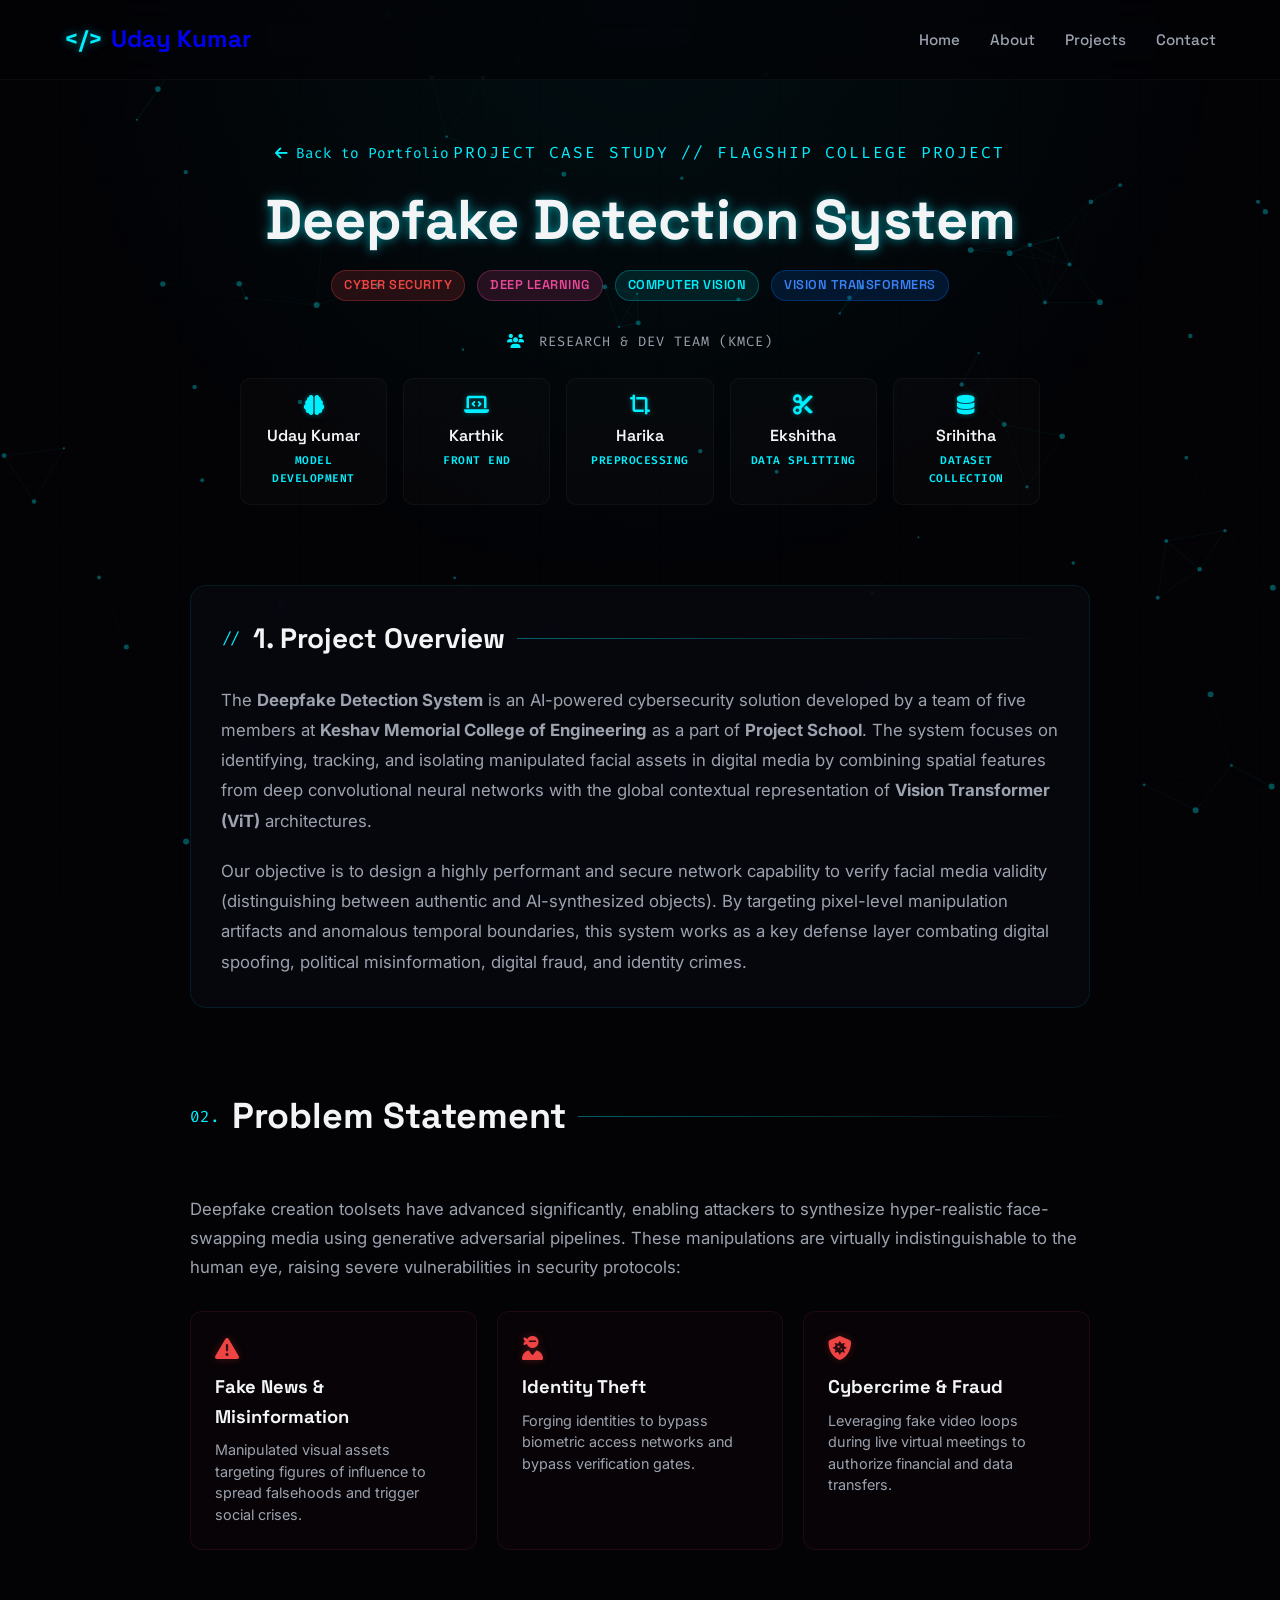
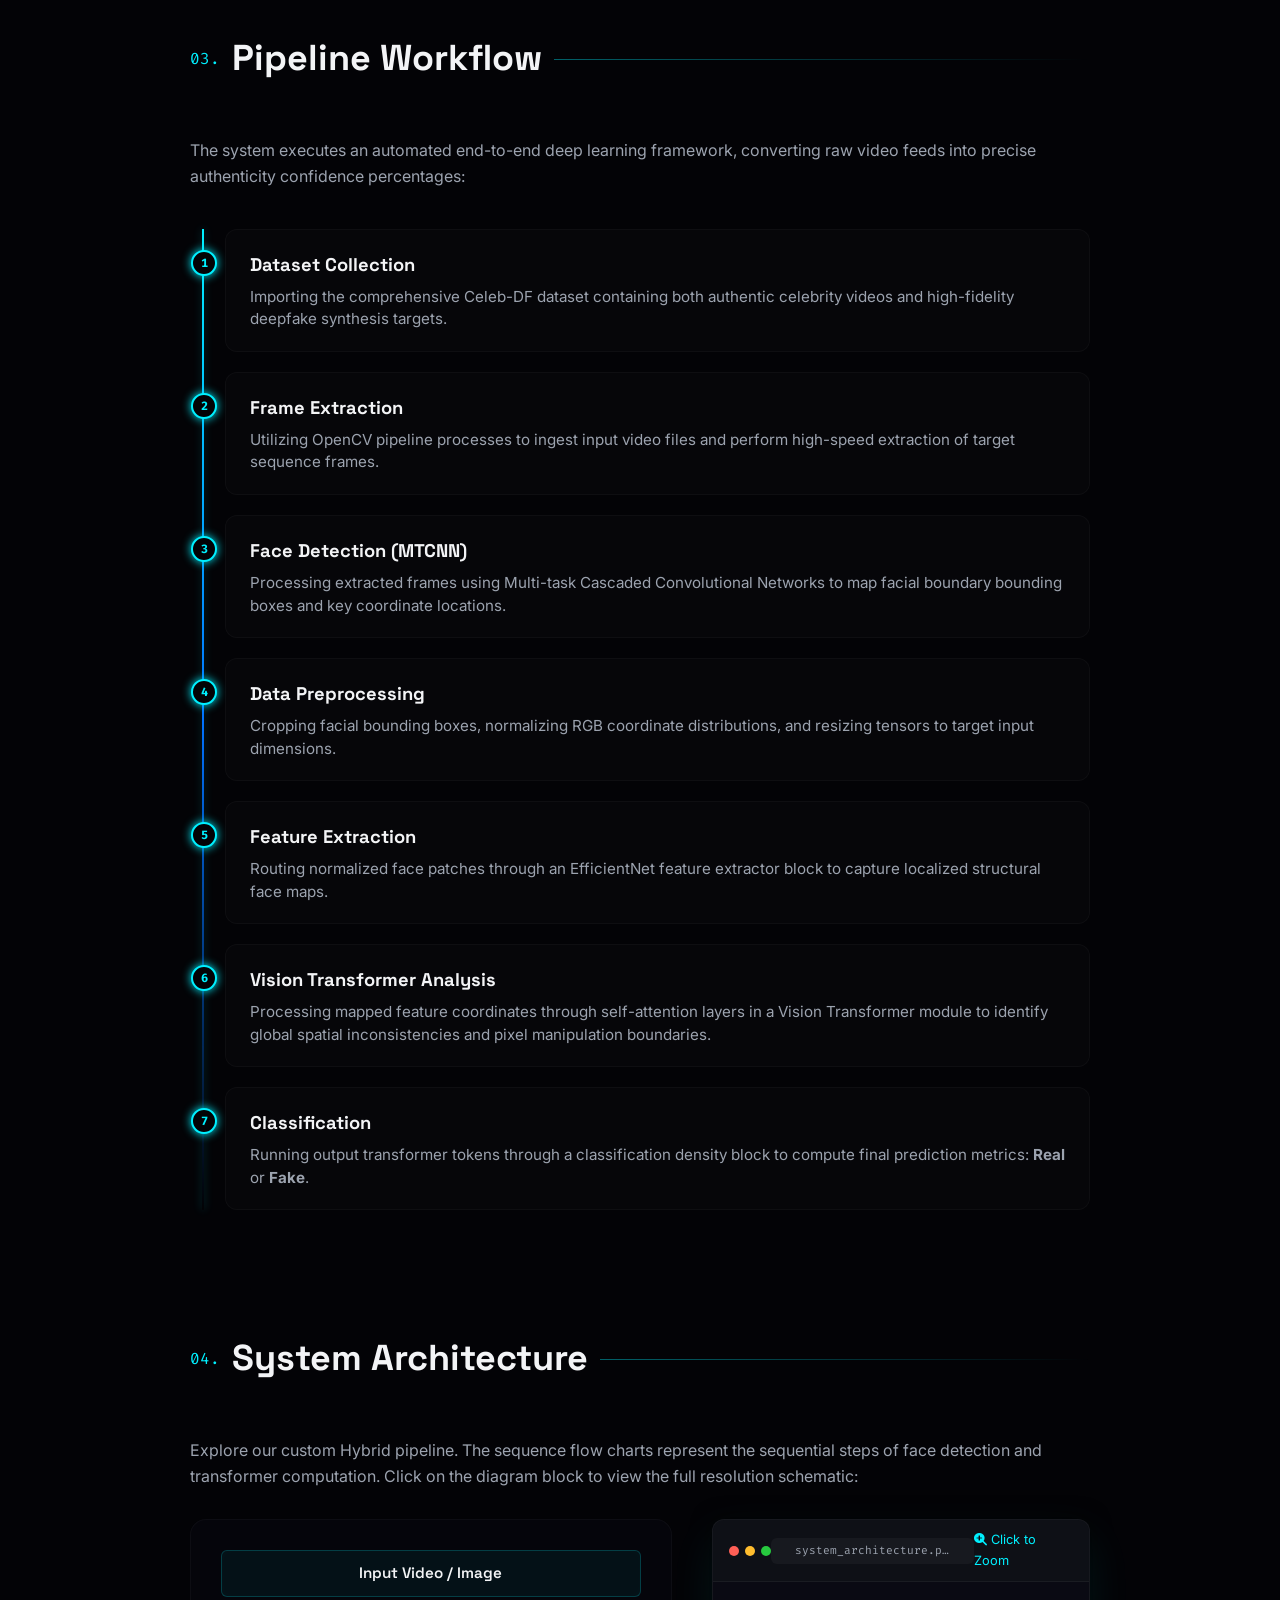
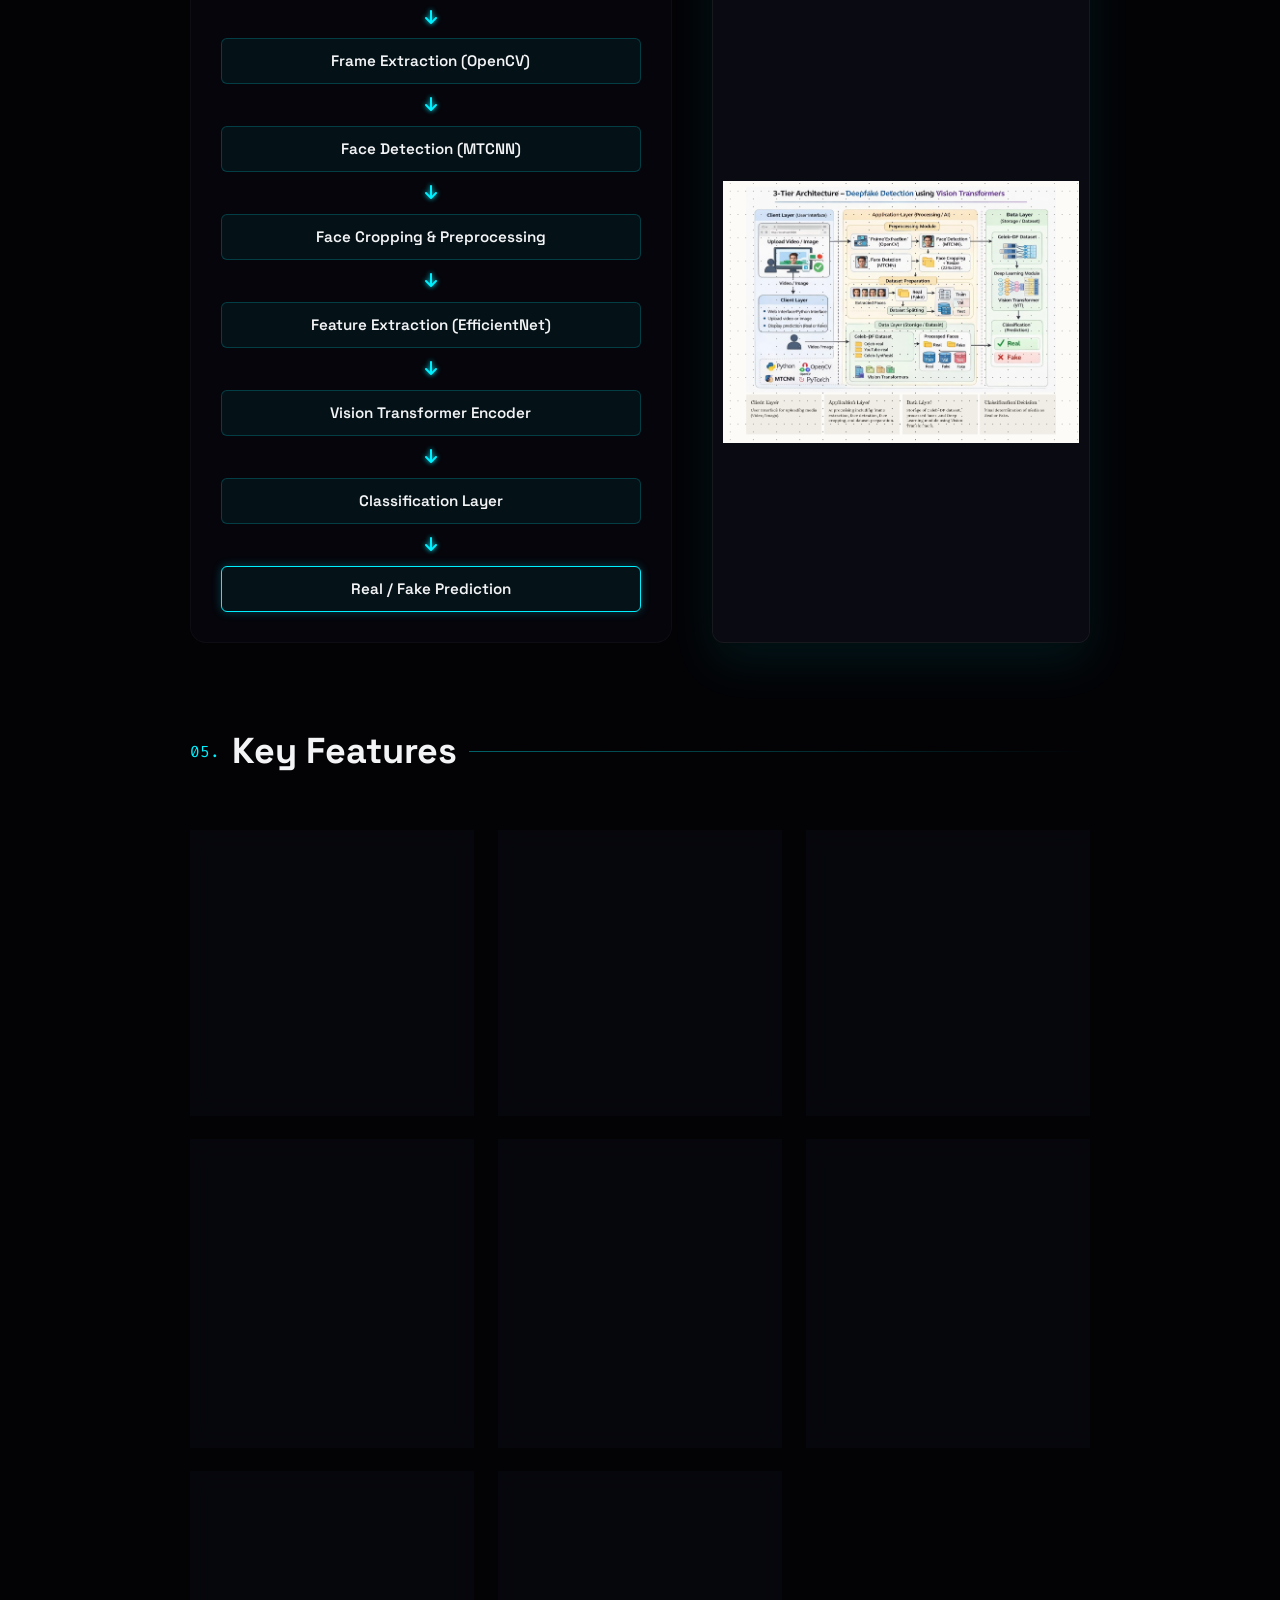
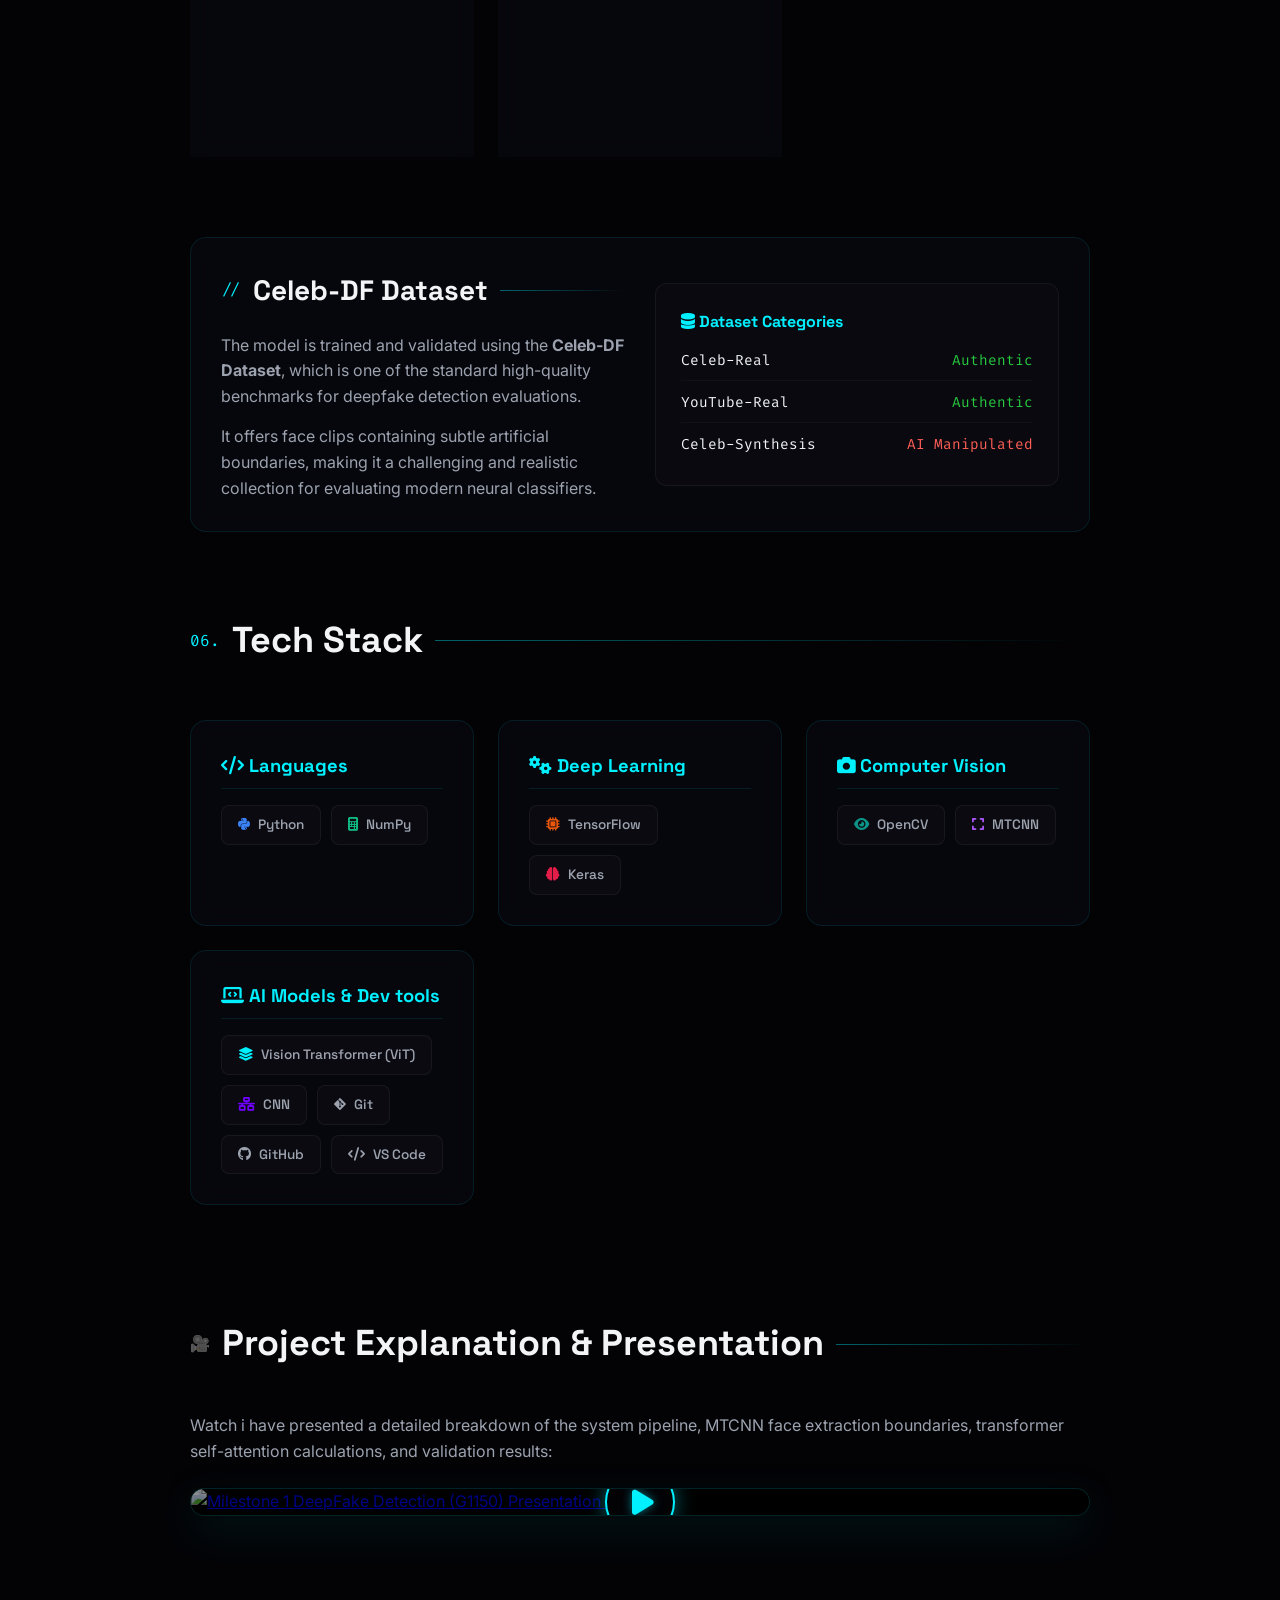
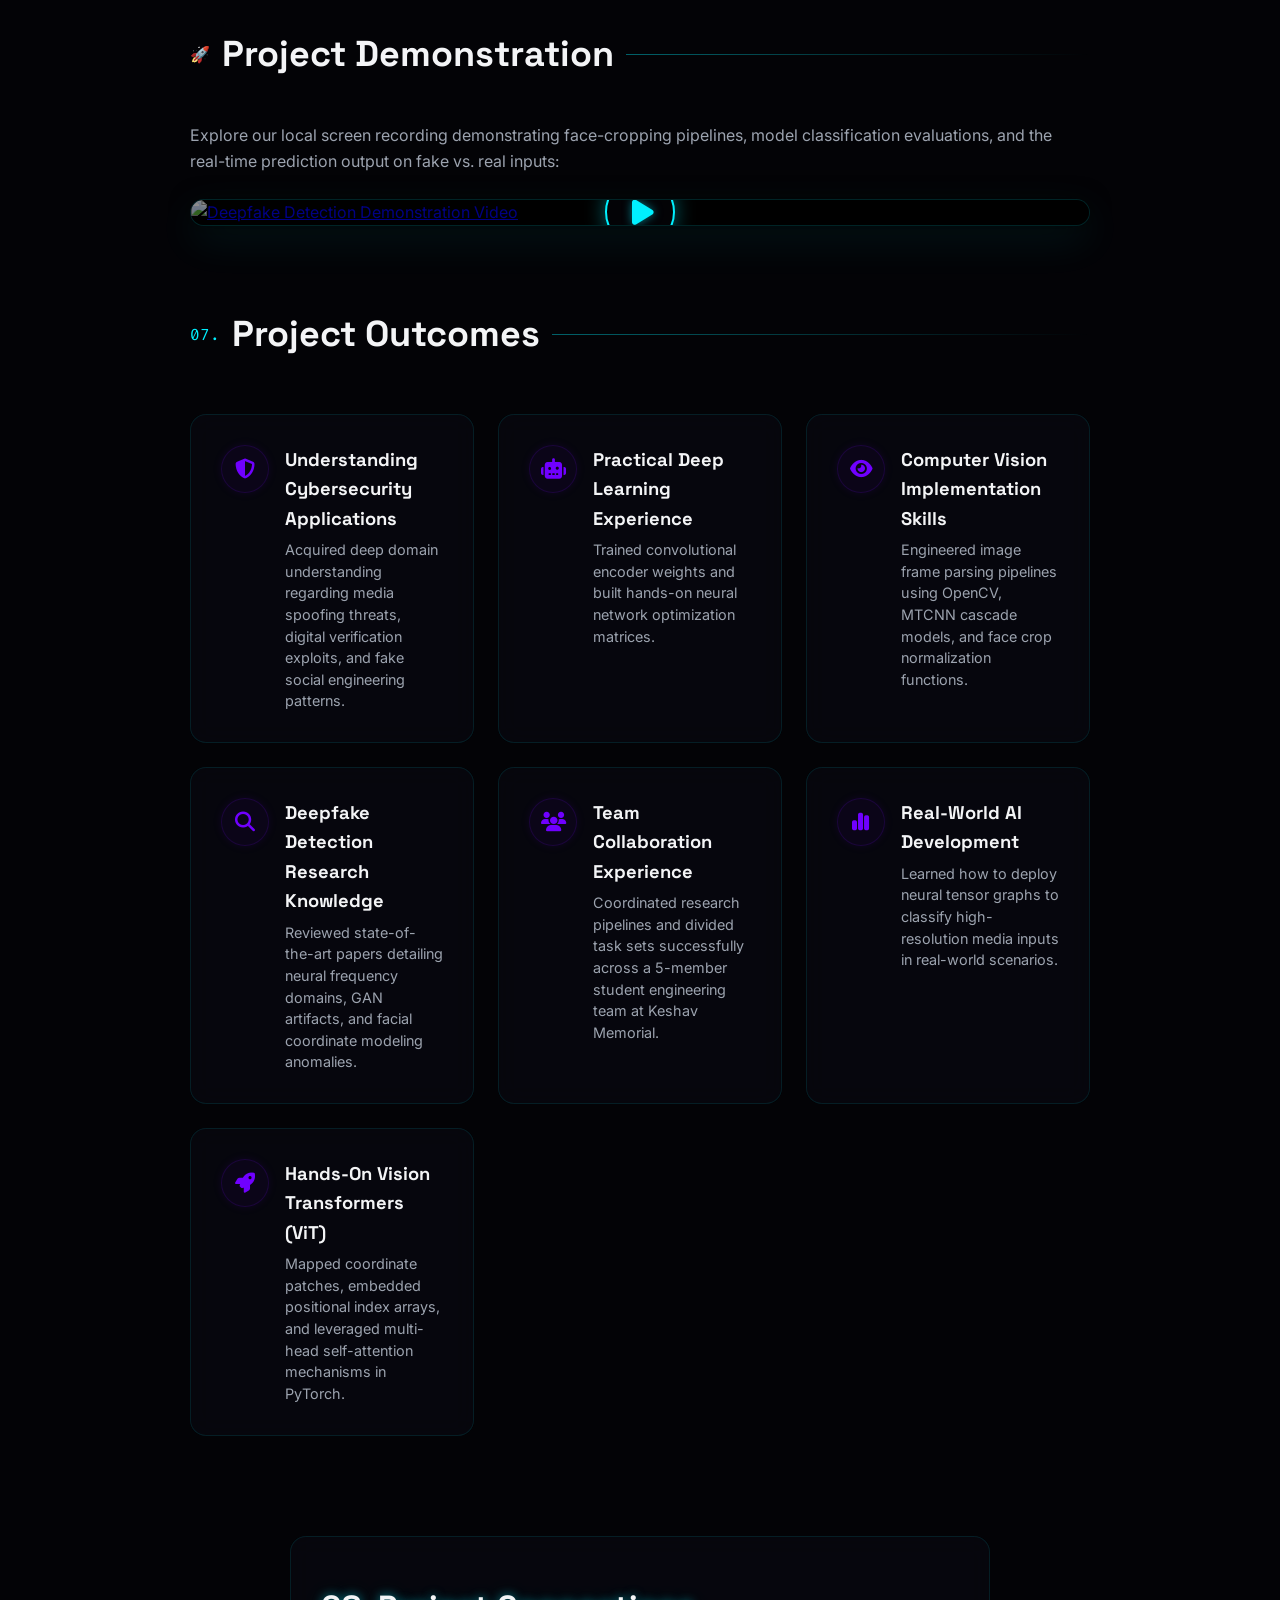
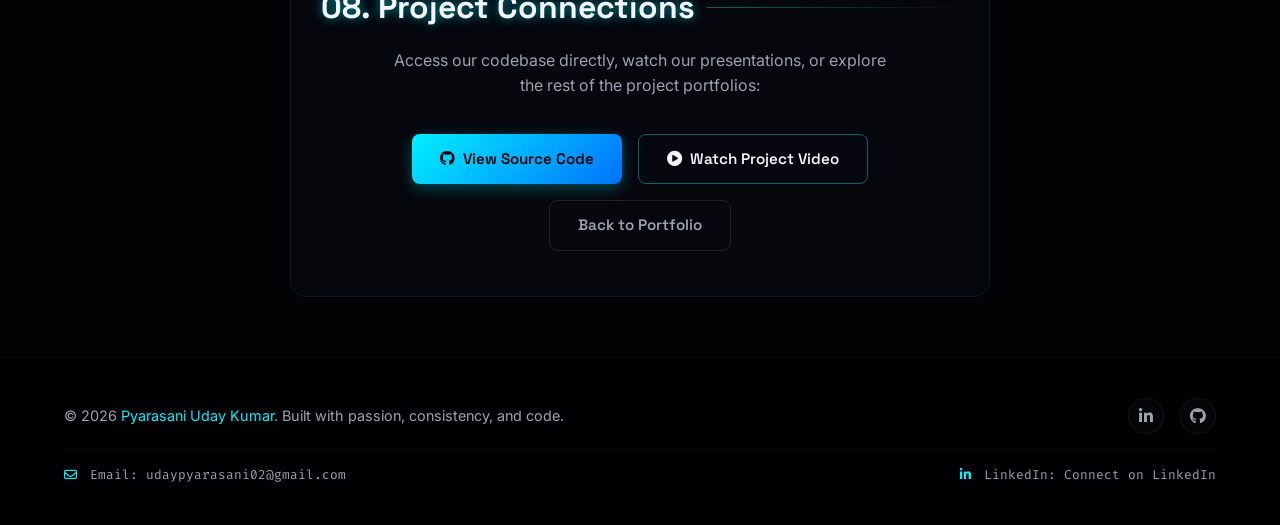
==== commit 93758dad: "Portfolio" ====
--- a/p5-deepfake-detection.html
+++ b/p5-deepfake-detection.html
@@ -1123,9 +1123,9 @@
                     </p>
 
                     <div class="video-container glass-panel reveal" style="padding: 0; overflow: hidden; border-radius: 16px;">
-                        <a href="https://youtu.be/V0fi4A-0Z74?si=gwXgoHsyg3jZJjSm" target="_blank" class="video-link-wrapper"
+                        <a href="https://youtu.be/1KApRpM8BxI?si=RoivYkdwsJAQ-BRK" target="_blank" class="video-link-wrapper"
                             style="position: relative; display: block; overflow: hidden;">
-                            <img src="https://img.youtube.com/vi/V0fi4A-0Z74/maxresdefault.jpg"
+                            <img src="https://img.youtube.com/vi/1KApRpM8BxI/maxresdefault.jpg"
                                 alt="Deepfake Detection Demonstration Video"
                                 style="width: 100%; height: auto; display: block; transition: var(--transition-smooth);">
                             <div class="video-play-overlay"
--- a/style.css
+++ b/style.css
@@ -408,6 +408,7 @@
     border: 3px solid rgba(255, 255, 255, 0.05);
     box-shadow: 0 0 30px rgba(0, 240, 255, 0.25);
     transition: var(--transition-smooth);
+    cursor: pointer;
 }
 
 .cyber-ring:hover .cyber-avatar {
@@ -1713,4 +1714,82 @@
     text-shadow: 0 0 12px #fff;
 }
 
-
+/* ==========================================
+   9. PROFILE IMAGE LIGHTBOX MODAL
+   ========================================== */
+.profile-modal {
+    position: fixed;
+    z-index: 2200;
+    left: 0;
+    top: 0;
+    width: 100%;
+    height: 100%;
+    background-color: rgba(3, 3, 6, 0.95);
+    backdrop-filter: blur(15px);
+    -webkit-backdrop-filter: blur(15px);
+    display: flex;
+    align-items: center;
+    justify-content: center;
+    opacity: 0;
+    visibility: hidden;
+    transition: opacity 0.3s cubic-bezier(0.16, 1, 0.3, 1), visibility 0.3s cubic-bezier(0.16, 1, 0.3, 1);
+}
+
+.profile-modal.active {
+    opacity: 1;
+    visibility: visible;
+}
+
+.profile-modal-content {
+    position: relative;
+    max-width: 80%;
+    max-height: 80vh;
+    border-radius: 16px;
+    overflow: hidden;
+    border: 2px solid var(--neon-cyan);
+    box-shadow: 0 0 50px rgba(0, 240, 255, 0.35), inset 0 0 20px rgba(0, 240, 255, 0.15);
+    transform: scale(0.9);
+    transition: transform 0.3s cubic-bezier(0.16, 1, 0.3, 1);
+    background: rgba(10, 11, 20, 0.95);
+}
+
+.profile-modal.active .profile-modal-content {
+    transform: scale(1);
+}
+
+.profile-modal-content img {
+    max-width: 100%;
+    max-height: 80vh;
+    width: auto;
+    height: auto;
+    object-fit: contain;
+    display: block;
+}
+
+.profile-modal-close {
+    position: absolute;
+    top: 30px;
+    right: 35px;
+    color: var(--text-secondary);
+    font-size: 38px;
+    font-weight: bold;
+    cursor: pointer;
+    transition: var(--transition-fast);
+    z-index: 2210;
+}
+
+.profile-modal-close:hover {
+    color: var(--neon-cyan);
+    text-shadow: 0 0 10px var(--neon-cyan);
+    transform: scale(1.15);
+}
+
+@media (max-width: 768px) {
+    .profile-modal-content {
+        max-width: 90%;
+        max-height: 70vh;
+        border-radius: 12px;
+    }
+}
+
+
